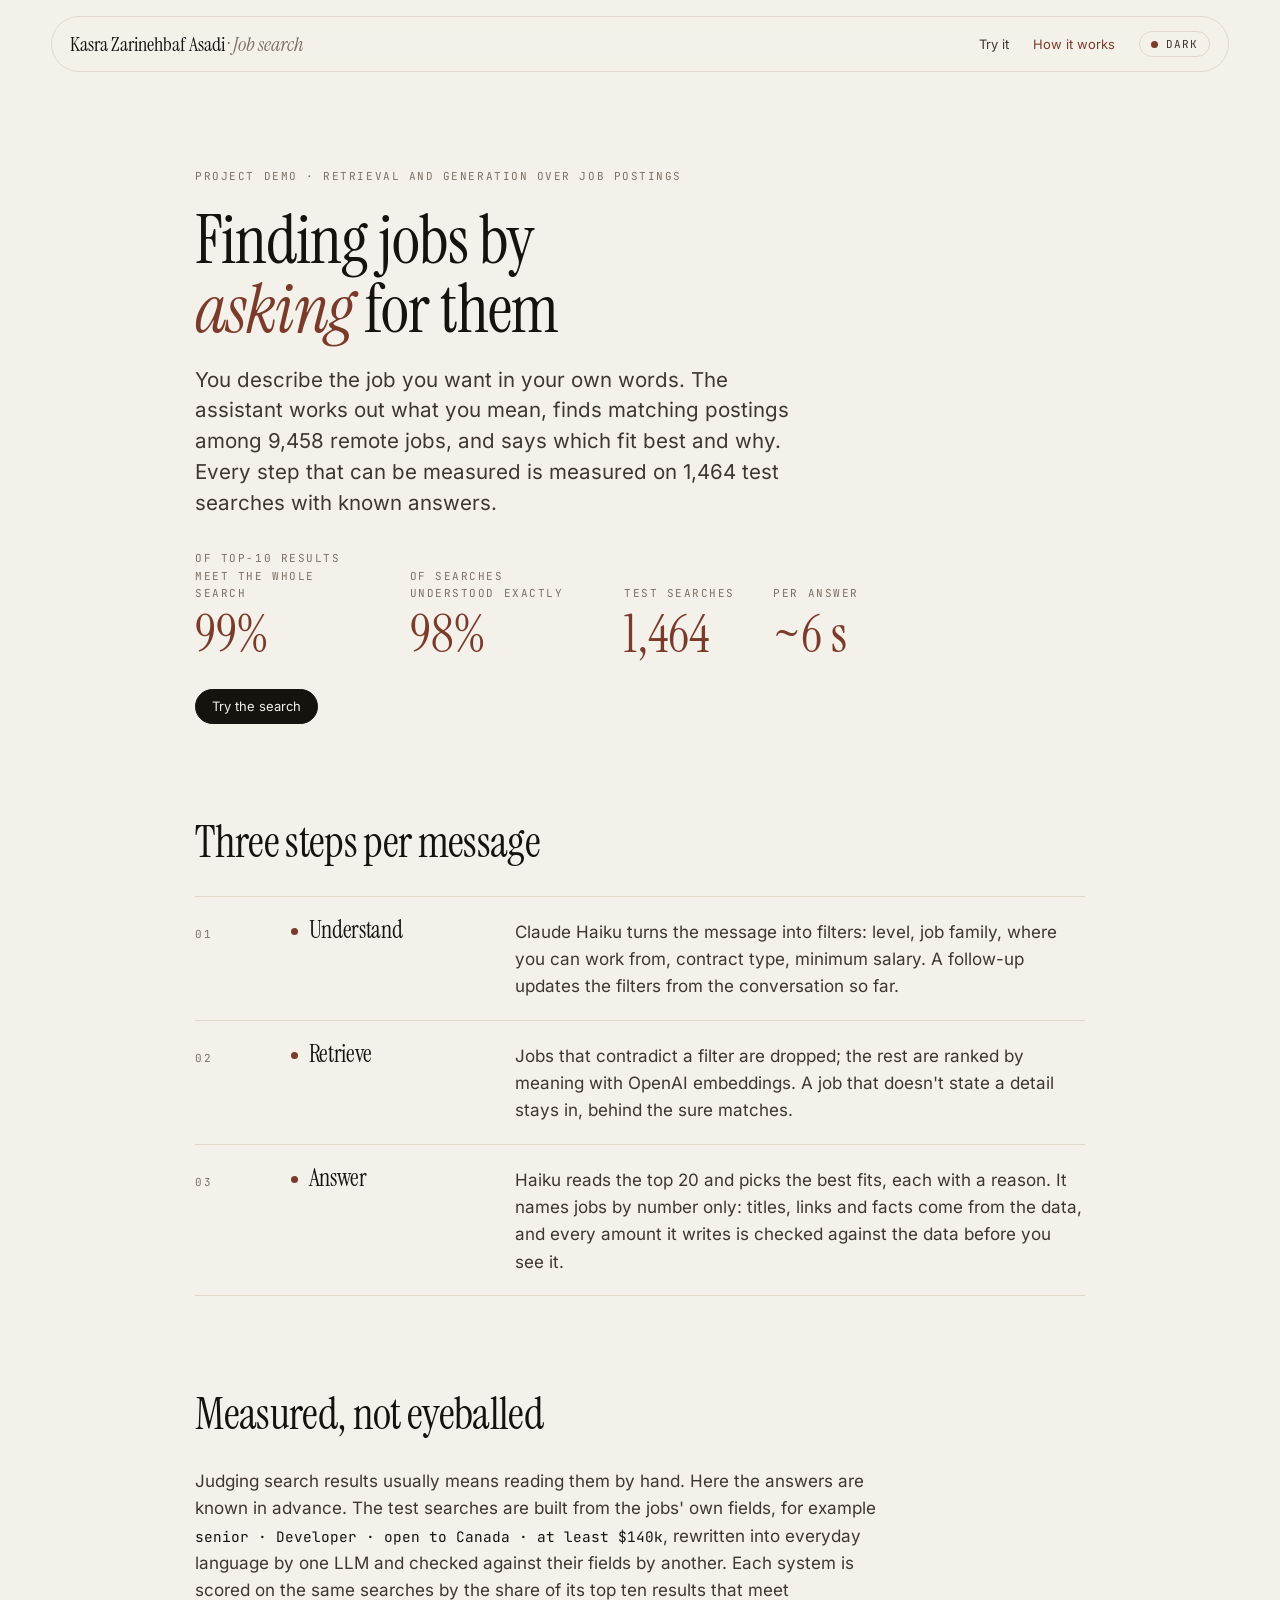
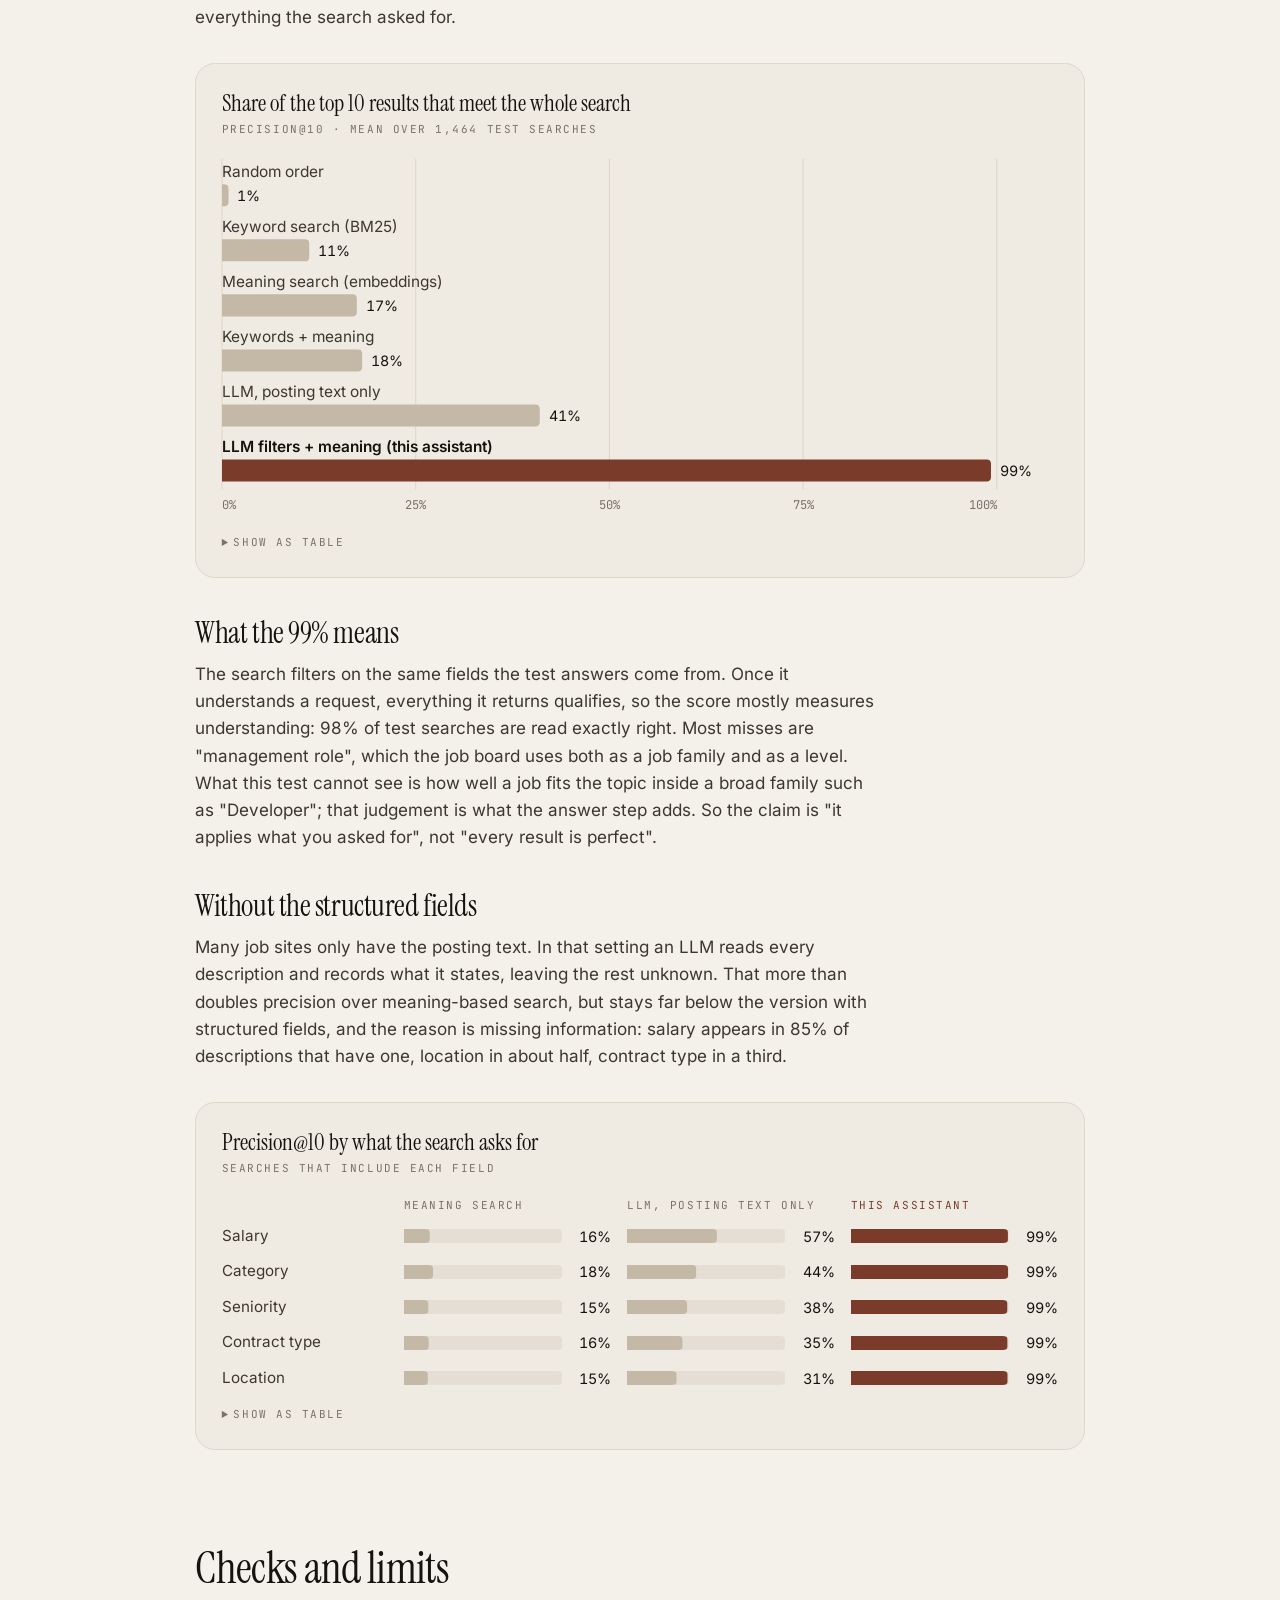
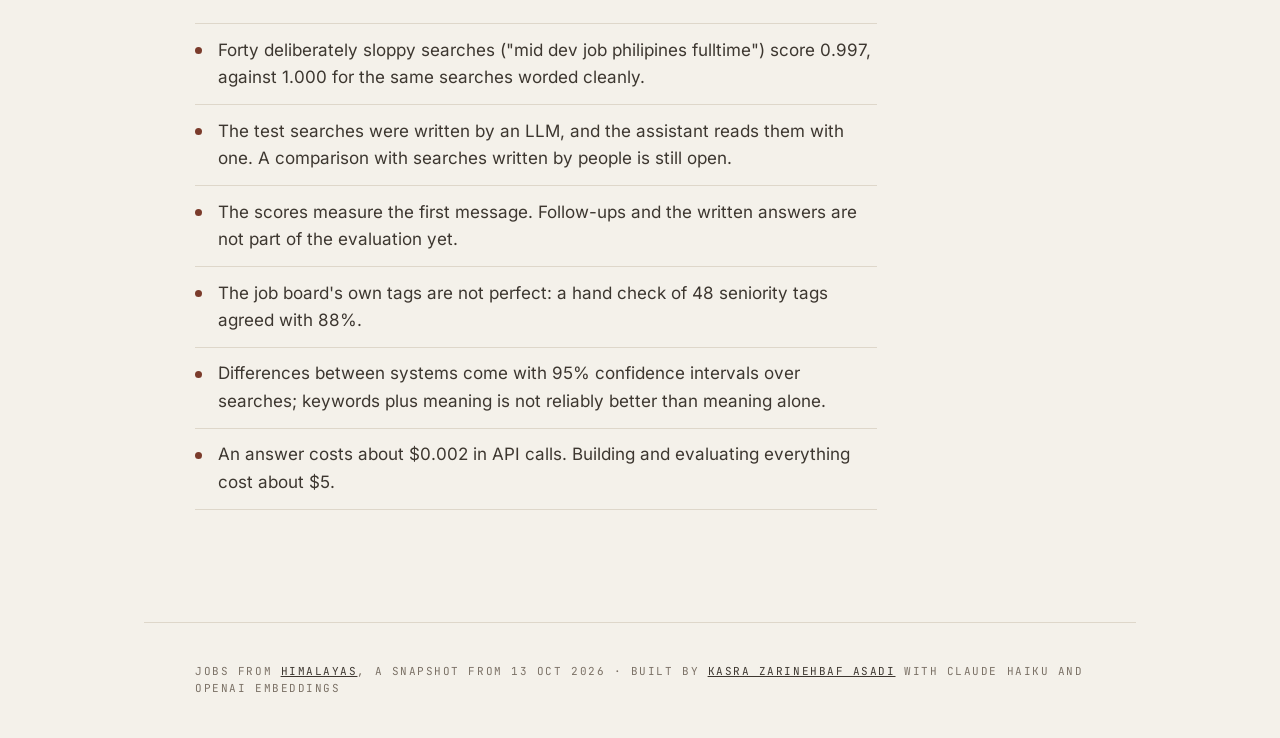
==== web/how.html @ 2af8c542 "Restyle the demo as a chat in the website's design The page looked like a separate product and read " ====
<!doctype html>
<html lang="en">
<head>
  <meta charset="utf-8">
  <meta name="viewport" content="width=device-width, initial-scale=1">
  <title>How the job search works · Kasra Zarinehbaf Asadi</title>
  <meta name="description" content="How the job search assistant understands a request, retrieves jobs and answers, and how 1,464 test searches measure it.">
  <meta name="robots" content="noindex, nofollow">
  <link rel="preload" href="fonts/inter-latin-wght-normal.woff2" as="font" type="font/woff2" crossorigin>
  <link rel="preload" href="fonts/instrument-serif-latin-400-normal.woff2" as="font" type="font/woff2" crossorigin>
  <link rel="stylesheet" href="site.css">
  <link rel="stylesheet" href="how.css">
  <script src="theme.js"></script>
  <script src="how.js" defer></script>
</head>
<body>
  <header class="topbar">
    <nav class="topbar__pill" aria-label="Main">
      <a class="topbar__mark" href="https://kasra.page">Kasra Zarinehbaf Asadi <em>· Job search</em></a>
      <span class="topbar__links">
        <a href="./">Try it</a>
        <a href="how.html" aria-current="page">How it works</a>
        <button class="theme" type="button" data-theme-toggle aria-label="Switch colour theme">
          <span class="theme__dot" aria-hidden="true"></span>
          <span class="theme__label">dark</span>
        </button>
      </span>
    </nav>
  </header>

  <main class="wrap">
    <section class="hero">
      <p class="label">Project demo · Retrieval and generation over job postings</p>
      <h1>Finding jobs by <em>asking</em> for them</h1>
      <p class="lead">You describe the job you want in your own words. The assistant works out what you mean, finds
        matching postings among 9,458 remote jobs, and says which fit best and why. Every step that can be
        measured is measured on 1,464 test searches with known answers.</p>
      <dl class="metrics">
        <div class="metric"><dd class="metric__value" id="m-precision">99%</dd><dt class="label">of top-10 results meet the whole search</dt></div>
        <div class="metric"><dd class="metric__value">98%</dd><dt class="label">of searches understood exactly</dt></div>
        <div class="metric"><dd class="metric__value" id="m-queries">1,464</dd><dt class="label">test searches</dt></div>
        <div class="metric"><dd class="metric__value">~6 s</dd><dt class="label">per answer</dt></div>
      </dl>
      <p><a class="pill pill--solid" href="./">Try the search</a></p>
    </section>

    <section class="section">
      <h2>Three steps per message</h2>
      <ol class="steps">
        <li class="step">
          <span class="label step__n">01</span>
          <h3 class="step__title">Understand</h3>
          <p class="step__text">Claude Haiku turns the message into filters: level, job family, where you can
            work from, contract type, minimum salary. A follow-up updates the filters from the conversation so far.</p>
        </li>
        <li class="step">
          <span class="label step__n">02</span>
          <h3 class="step__title">Retrieve</h3>
          <p class="step__text">Jobs that contradict a filter are dropped; the rest are ranked by meaning with OpenAI
            embeddings. A job that doesn't state a detail stays in, behind the sure matches.</p>
        </li>
        <li class="step">
          <span class="label step__n">03</span>
          <h3 class="step__title">Answer</h3>
          <p class="step__text">Haiku reads the top 20 and picks the best fits, each with a reason. It names jobs by
            number only: titles, links and facts come from the data, and every amount it writes is checked against
            the data before you see it.</p>
        </li>
      </ol>
    </section>

    <section class="section">
      <h2>Measured, not eyeballed</h2>
      <p class="prose">Judging search results usually means reading them by hand. Here the answers are known in advance.
        The test searches are built from the jobs' own fields, for example <em>senior · Developer · open to Canada ·
        at least $140k</em>, rewritten into everyday language by one LLM and checked against their fields by another.
        Each system is scored on the same searches by the share of its top ten results that meet everything the
        search asked for.</p>

      <figure class="figure">
        <figcaption>
          <span class="figure__title">Share of the top 10 results that meet the whole search</span>
          <span class="label">Precision@10 · mean over 1,464 test searches</span>
        </figcaption>
        <div id="chart-systems" class="chart"></div>
        <details class="table-view">
          <summary class="label">Show as table</summary>
          <table id="table-systems"></table>
        </details>
      </figure>

      <h3 class="subhead">What the 99% means</h3>
      <p class="prose">The search filters on the same fields the test answers come from. Once it understands a
        request, everything it returns qualifies, so the score mostly measures understanding: 98% of test searches
        are read exactly right. Most misses are "management role", which the job board uses both as a job family and
        as a level. What this test cannot see is how well a job fits the topic inside a broad family such as
        "Developer"; that judgement is what the answer step adds. So the claim is "it applies what you asked for",
        not "every result is perfect".</p>

      <h3 class="subhead">Without the structured fields</h3>
      <p class="prose">Many job sites only have the posting text. In that setting an LLM reads every description and
        records what it states, leaving the rest unknown. That more than doubles precision over meaning-based search,
        but stays far below the version with structured fields, and the reason is missing information: salary appears
        in 85% of descriptions that have one, location in about half, contract type in a third.</p>

      <figure class="figure">
        <figcaption>
          <span class="figure__title">Precision@10 by what the search asks for</span>
          <span class="label">Searches that include each field</span>
        </figcaption>
        <div id="chart-fields" class="multiples"></div>
        <details class="table-view">
          <summary class="label">Show as table</summary>
          <table id="table-fields"></table>
        </details>
      </figure>
    </section>

    <section class="section">
      <h2>Checks and limits</h2>
      <ul class="limits">
        <li>Forty deliberately sloppy searches ("mid dev job philipines fulltime") score 0.997, against 1.000 for the
          same searches worded cleanly.</li>
        <li>The test searches were written by an LLM, and the assistant reads them with one. A comparison with
          searches written by people is still open.</li>
        <li>The scores measure the first message. Follow-ups and the written answers are not part of the evaluation
          yet.</li>
        <li>The job board's own tags are not perfect: a hand check of 48 seniority tags agreed with 88%.</li>
        <li>Differences between systems come with 95% confidence intervals over searches; keywords plus meaning is
          not reliably better than meaning alone.</li>
        <li>An answer costs about $0.002 in API calls. Building and evaluating everything cost about $5.</li>
      </ul>
    </section>
  </main>

  <footer class="foot wrap">
    <p class="label">Jobs from <a href="https://himalayas.app">Himalayas</a>, a snapshot from 13 Oct 2026 · built by
      <a href="https://kasra.page">Kasra Zarinehbaf Asadi</a> with Claude Haiku and OpenAI embeddings</p>
  </footer>
  <div id="tooltip" class="tooltip" role="tooltip" hidden></div>
</body>
</html>
---- web/site.css ----
/* Shared with kasra.page: the same tokens, type and top bar as the website
   (github.com/Kasra-Z-A/website, src/styles/global.css and Base.astro), so the
   demo reads as part of the site. Keep the two in step. */

@font-face {
	font-family: "Inter Variable";
	font-style: normal;
	font-display: swap;
	font-weight: 100 900;
	src: url("fonts/inter-latin-wght-normal.woff2") format("woff2-variations");
}

@font-face {
	font-family: "JetBrains Mono Variable";
	font-style: normal;
	font-display: swap;
	font-weight: 100 800;
	src: url("fonts/jetbrains-mono-latin-wght-normal.woff2") format("woff2-variations");
}

@font-face {
	font-family: "Instrument Serif";
	font-style: normal;
	font-display: swap;
	font-weight: 400;
	src: url("fonts/instrument-serif-latin-400-normal.woff2") format("woff2");
}

@font-face {
	font-family: "Instrument Serif";
	font-style: italic;
	font-display: swap;
	font-weight: 400;
	src: url("fonts/instrument-serif-latin-400-italic.woff2") format("woff2");
}

:root {
	--paper: #f4f1ea;
	--paper-raised: #efebe2;
	--ink: #16130f;
	--ink-soft: #3d3730;
	--muted: #7b7166;
	--line: #ded7ca;
	--rust: #7a3b2b;
	--rust-deep: #5b2a1e;
	--rust-tint: #e9dbd2;
	--good: #3f6b2a;

	--measure: 62ch;
	--page: 1240px;
	--gutter: clamp(1.25rem, 4vw, 3.5rem);

	--step-label: 0.6875rem;
	--step-small: 0.8125rem;
	--step-body: 1.0625rem;
	--step-lead: clamp(1.125rem, 1.6vw, 1.375rem);
	--step-h2: clamp(1.75rem, 3.4vw, 2.75rem);
	--step-h1: clamp(2.5rem, 6vw, 4.25rem);
	--step-metric: clamp(2rem, 4.5vw, 3.25rem);

	--ease: cubic-bezier(0.4, 0, 0.2, 1);
	color-scheme: light;
}

:root[data-theme="dark"] {
	--paper: #121419;
	--paper-raised: #191c23;
	--ink: #eceae6;
	--ink-soft: #c6c1b9;
	--muted: #8d8881;
	--line: #2a2e37;
	--rust: #cd8264;
	--rust-deep: #8d4c35;
	--rust-tint: #2b2019;
	--good: #8fbf73;
	color-scheme: dark;
}

*,
*::before,
*::after {
	box-sizing: border-box;
}

[hidden] {
	display: none !important;
}

html {
	-webkit-text-size-adjust: 100%;
}

body {
	margin: 0;
	background: var(--paper);
	color: var(--ink);
	font-family: "Inter Variable", system-ui, sans-serif;
	font-size: var(--step-body);
	line-height: 1.6;
	font-synthesis-weight: none;
	text-rendering: optimizeLegibility;
}

h1,
h2,
h3,
h4 {
	font-family: "Instrument Serif", Georgia, serif;
	font-weight: 400;
	line-height: 1.02;
	letter-spacing: -0.015em;
	margin: 0;
}

p {
	margin: 0;
}

a {
	color: inherit;
}

::selection {
	background: var(--rust);
	color: var(--paper);
}

:focus-visible {
	outline: 2px solid var(--rust);
	outline-offset: 3px;
	border-radius: 2px;
}

.label {
	font-family: "JetBrains Mono Variable", ui-monospace, monospace;
	font-size: var(--step-label);
	letter-spacing: 0.14em;
	text-transform: uppercase;
	color: var(--muted);
}

.pill {
	display: inline-flex;
	align-items: center;
	gap: 0.5rem;
	padding: 0.5rem 1rem;
	border-radius: 999px;
	border: 1px solid var(--line);
	background: transparent;
	color: var(--ink);
	font: inherit;
	font-size: var(--step-small);
	line-height: 1.3;
	text-decoration: none;
	cursor: pointer;
	transition: background 0.25s var(--ease), color 0.25s var(--ease), border-color 0.25s var(--ease);
}

.pill--solid {
	background: var(--ink);
	border-color: var(--ink);
	color: var(--paper);
}

.pill--solid:hover {
	background: var(--rust);
	border-color: var(--rust);
}

.pill--ghost:hover {
	border-color: var(--ink);
	background: var(--paper-raised);
}

.tag {
	display: inline-flex;
	align-items: center;
	gap: 0.3rem;
	font-family: "JetBrains Mono Variable", ui-monospace, monospace;
	font-size: var(--step-label);
	letter-spacing: 0.06em;
	padding: 0.3rem 0.6rem;
	border-radius: 999px;
	background: var(--paper-raised);
	color: var(--ink-soft);
	border: 1px solid var(--line);
	line-height: 1.2;
}

/* --- top bar, as on kasra.page ------------------------------------------ */

.topbar {
	position: sticky;
	top: 0;
	z-index: 10;
	padding: 1rem var(--gutter);
	pointer-events: none;
}

.topbar__pill {
	pointer-events: auto;
	max-width: var(--page);
	margin-inline: auto;
	display: flex;
	align-items: center;
	justify-content: space-between;
	gap: 1rem;
	padding: 0.7rem 1.1rem;
	border-radius: 999px;
	border: 1px solid var(--line);
	background: color-mix(in srgb, var(--paper) 82%, transparent);
	backdrop-filter: blur(12px);
}

.topbar__mark {
	font-family: "Instrument Serif", Georgia, serif;
	font-size: 1.25rem;
	text-decoration: none;
	white-space: nowrap;
}

.topbar__mark em {
	color: var(--muted);
}

.topbar__links {
	display: flex;
	align-items: center;
	gap: 1.5rem;
	font-size: var(--step-small);
}

.topbar__links a,
.topbar__links .link-button {
	text-decoration: none;
	color: var(--ink-soft);
	background: none;
	border: 0;
	padding: 0;
	font: inherit;
	cursor: pointer;
	transition: color 0.25s var(--ease);
}

.topbar__links a:hover,
.topbar__links .link-button:hover,
.topbar__links a[aria-current="page"] {
	color: var(--rust);
}

.theme {
	display: inline-flex;
	align-items: center;
	gap: 0.45rem;
	padding: 0.3rem 0.7rem;
	border: 1px solid var(--line);
	border-radius: 999px;
	background: transparent;
	color: var(--ink-soft);
	font-family: "JetBrains Mono Variable", ui-monospace, monospace;
	font-size: var(--step-label);
	letter-spacing: 0.1em;
	text-transform: uppercase;
	cursor: pointer;
	transition: border-color 0.25s var(--ease), color 0.25s var(--ease);
}

.theme:hover {
	border-color: var(--rust);
	color: var(--ink);
}

.theme__dot {
	width: 7px;
	height: 7px;
	border-radius: 50%;
	background: var(--rust);
}

@media (max-width: 640px) {
	.topbar__pill {
		gap: 0.6rem;
		padding: 0.55rem 0.85rem;
	}

	.topbar__mark {
		font-size: 1.05rem;
	}

	.topbar__links {
		gap: 0.9rem;
		font-size: 0.75rem;
	}

	.theme {
		padding: 0.25rem 0.55rem;
		letter-spacing: 0.06em;
	}

	.topbar__mark em {
		display: none;
	}
}

.visually-hidden {
	position: absolute;
	width: 1px;
	height: 1px;
	overflow: hidden;
	clip: rect(0 0 0 0);
	white-space: nowrap;
}
---- web/how.css ----
/* "How it works": the website's page rhythm, metrics and timeline steps. */

:root {
	--bar-other: #c4b8a6;
}

:root[data-theme="dark"] {
	--bar-other: #3b404b;
}

.wrap {
	width: 100%;
	max-width: 62rem;
	margin-inline: auto;
	padding-inline: var(--gutter);
}

.hero {
	padding-top: clamp(2.5rem, 7vw, 5rem);
	display: flex;
	flex-direction: column;
	gap: 1.25rem;
	align-items: flex-start;
}

.hero h1 {
	font-size: var(--step-h1);
	max-width: 14ch;
}

.hero h1 em {
	color: var(--rust);
}

.lead {
	max-width: 46ch;
	font-size: var(--step-lead);
	color: var(--ink-soft);
	line-height: 1.5;
}

.metrics {
	display: flex;
	flex-wrap: wrap;
	gap: clamp(1.25rem, 3vw, 2.5rem);
	margin: 0.75rem 0 0.5rem;
}

.metric {
	display: flex;
	flex-direction: column-reverse;
	gap: 0.35rem;
	max-width: 11rem;
}

.metric__value {
	margin: 0;
	font-family: "Instrument Serif", Georgia, serif;
	font-size: var(--step-metric);
	line-height: 1;
	color: var(--rust);
}

.section {
	padding-top: clamp(3.5rem, 9vw, 6rem);
}

.section h2 {
	font-size: var(--step-h2);
	max-width: 24ch;
	margin-bottom: clamp(1.25rem, 3vw, 2rem);
}

.subhead {
	font-size: clamp(1.4rem, 2.4vw, 1.85rem);
	margin: 2.5rem 0 0.8rem;
}

.prose {
	max-width: var(--measure);
	color: var(--ink-soft);
}

.prose em {
	font-style: normal;
	font-family: "JetBrains Mono Variable", ui-monospace, monospace;
	font-size: 0.85em;
	color: var(--ink);
}

/* Steps: one row each, number, name and text, with the rust dot on the spine. */
.steps {
	list-style: none;
	margin: 0;
	padding: 0;
}

.step {
	display: grid;
	grid-template-columns: 4rem minmax(0, 12rem) minmax(0, 1fr);
	gap: clamp(1rem, 2.5vw, 2.25rem);
	align-items: baseline;
	border-top: 1px solid var(--line);
	padding-block: clamp(0.9rem, 1.6vw, 1.2rem);
}

.step:last-child {
	border-bottom: 1px solid var(--line);
}

.step__title {
	position: relative;
	font-size: 1.5rem;
	line-height: 1.2;
	padding-left: 1.1rem;
}

.step__title::before {
	content: "";
	position: absolute;
	left: 0;
	top: 0.5em;
	width: 7px;
	height: 7px;
	border-radius: 50%;
	background: var(--rust);
}

.step__text {
	color: var(--ink-soft);
	max-width: 52ch;
}

@media (max-width: 720px) {
	.step {
		grid-template-columns: 1fr;
		gap: 0.3rem;
	}
}

/* --- figures ------------------------------------------------------------- */

.figure {
	margin: 2rem 0 0;
	padding: clamp(1.1rem, 2.5vw, 1.6rem);
	border: 1px solid var(--line);
	border-radius: 1.25rem;
	background: var(--paper-raised);
}

.figure figcaption {
	display: flex;
	flex-direction: column;
	gap: 0.3rem;
	margin-bottom: 1.25rem;
}

.figure__title {
	font-family: "Instrument Serif", Georgia, serif;
	font-size: 1.45rem;
	line-height: 1.15;
}

.chart svg {
	display: block;
	width: 100%;
	height: auto;
	overflow: visible;
}

.chart text {
	font-family: "Inter Variable", system-ui, sans-serif;
}

.chart .cat {
	fill: var(--ink-soft);
	font-size: 14px;
}

.chart .cat--demo {
	fill: var(--ink);
	font-weight: 600;
}

.chart .value {
	fill: var(--ink);
	font-size: 13px;
	font-variant-numeric: tabular-nums;
}

.chart .tick {
	fill: var(--muted);
	font-family: "JetBrains Mono Variable", ui-monospace, monospace;
	font-size: 11px;
	font-variant-numeric: tabular-nums;
}

.chart .grid {
	stroke: var(--line);
	stroke-width: 1;
}

.bar {
	fill: var(--bar-other);
	transition: opacity 0.2s var(--ease);
}

.bar--demo {
	fill: var(--rust);
}

.bar:hover,
.bar:focus {
	opacity: 0.8;
	outline: none;
}

/* Small multiples: one row per field, one column per system, each with its
   own bar on a shared 0–100% scale. Columns carry identity, not colour. */
.multiples {
	display: grid;
	grid-template-columns: minmax(6.5rem, 0.8fr) repeat(3, minmax(0, 1fr));
	gap: 0.7rem 1rem;
	align-items: center;
}

.multiples .head {
	align-self: end;
	line-height: 1.35;
}

.multiples .head--demo {
	color: var(--rust);
}

.multiples .field {
	font-size: 0.95rem;
	color: var(--ink-soft);
}

.cell {
	display: flex;
	align-items: center;
	gap: 0.5rem;
}

.cell svg {
	flex: 1;
	height: 14px;
	min-width: 2rem;
}

.cell .num {
	width: 2.6rem;
	text-align: right;
	font-size: 0.9rem;
	font-variant-numeric: tabular-nums;
}

@media (max-width: 560px) {
	.multiples {
		grid-template-columns: 5.5rem repeat(3, minmax(0, 1fr));
		gap: 0.6rem 0.5rem;
	}

	.cell svg {
		display: none;
	}
}

.table-view {
	margin-top: 1rem;
}

.table-view summary {
	cursor: pointer;
	width: fit-content;
}

.table-view table {
	margin-top: 0.8rem;
	border-collapse: collapse;
	font-size: var(--step-small);
	color: var(--ink-soft);
}

.table-view th,
.table-view td {
	padding: 0.35rem 1.25rem 0.35rem 0;
	text-align: left;
	border-bottom: 1px solid var(--line);
}

.table-view td.num {
	text-align: right;
	font-variant-numeric: tabular-nums;
}

.limits {
	max-width: var(--measure);
	margin: 0;
	padding: 0;
	list-style: none;
	color: var(--ink-soft);
}

.limits li {
	position: relative;
	padding: 0.8rem 0 0.8rem 1.4rem;
	border-top: 1px solid var(--line);
}

.limits li:last-child {
	border-bottom: 1px solid var(--line);
}

.limits li::before {
	content: "";
	position: absolute;
	left: 0;
	top: 1.45rem;
	width: 7px;
	height: 7px;
	border-radius: 50%;
	background: var(--rust);
}

.foot {
	margin-top: clamp(4rem, 10vw, 7rem);
	padding-block: 2.5rem;
	border-top: 1px solid var(--line);
}

.foot a {
	color: var(--ink-soft);
}

.tooltip {
	position: fixed;
	z-index: 20;
	pointer-events: none;
	padding: 0.45rem 0.7rem;
	border-radius: 0.6rem;
	border: 1px solid var(--line);
	background: var(--paper);
	box-shadow: 0 6px 20px rgba(0, 0, 0, 0.12);
	font-size: var(--step-small);
	color: var(--ink-soft);
}

.tooltip strong {
	display: block;
	color: var(--ink);
	font-size: 1rem;
	font-variant-numeric: tabular-nums;
}
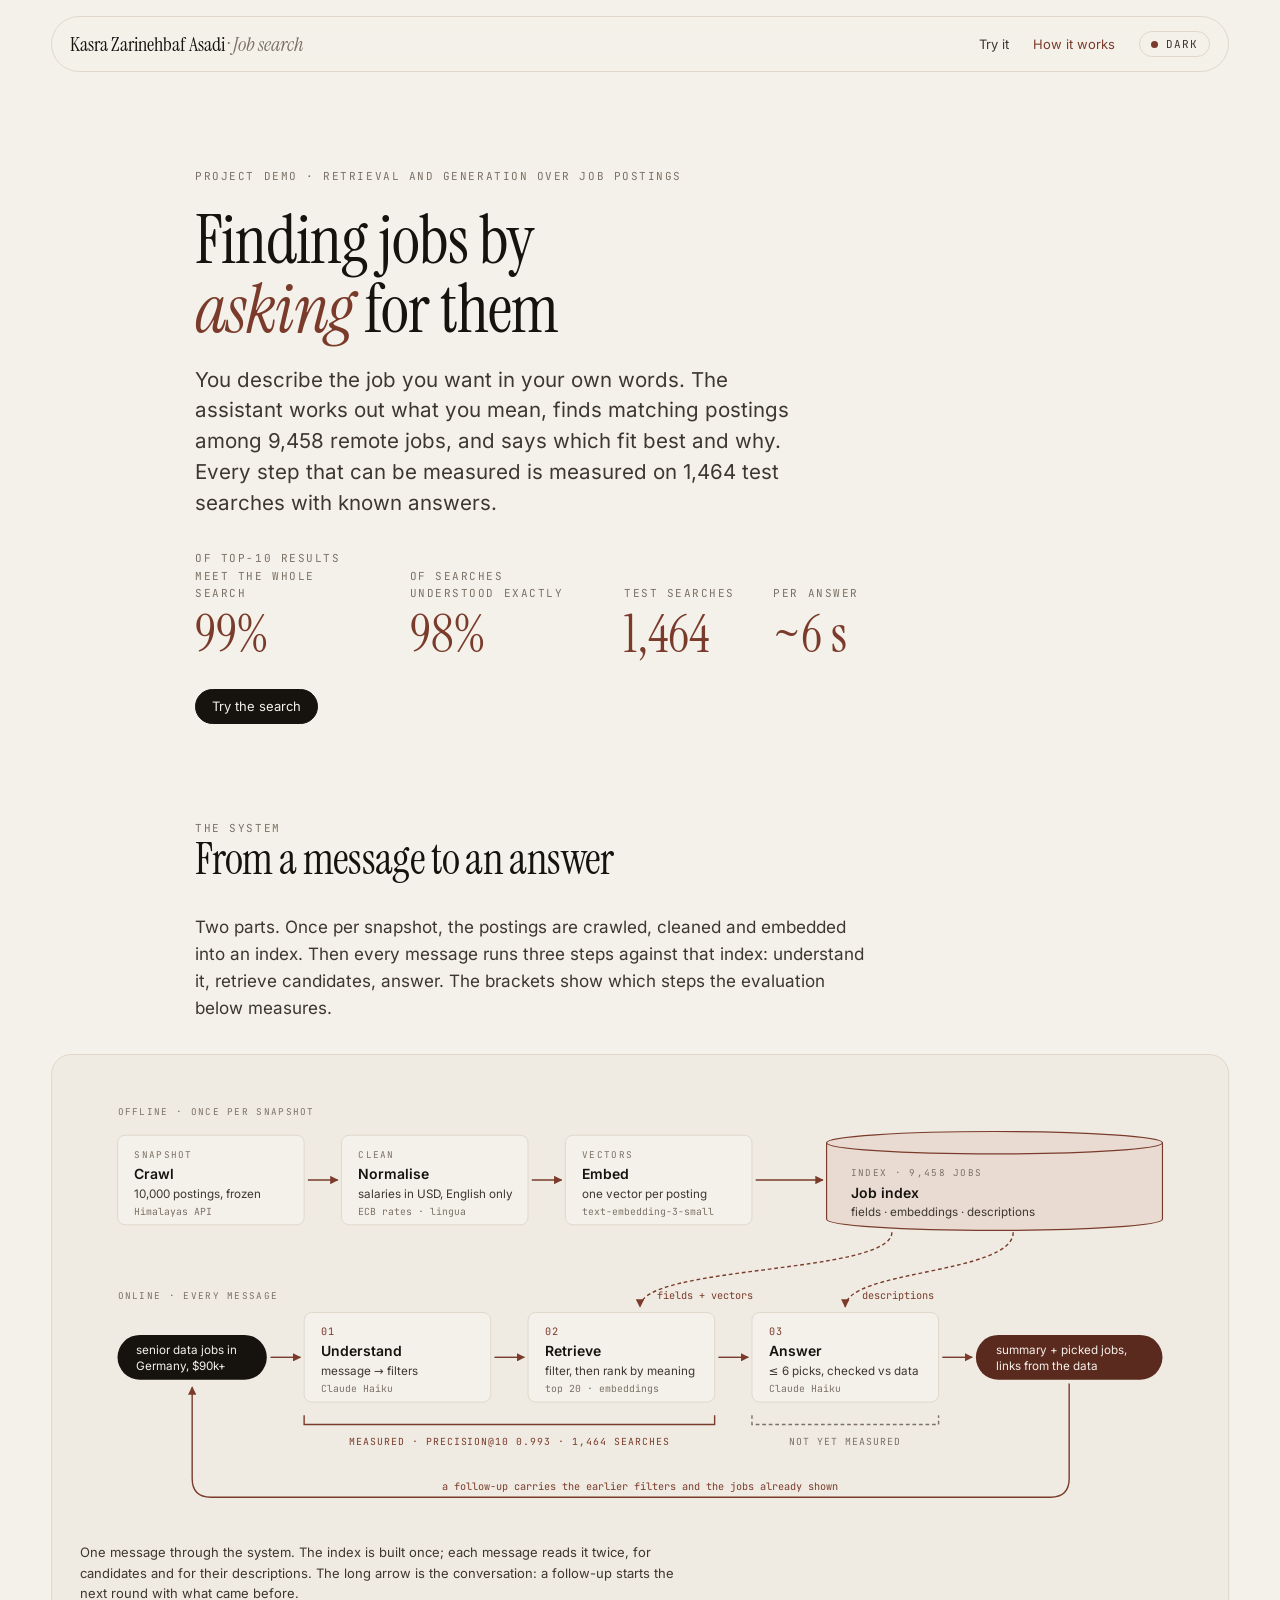
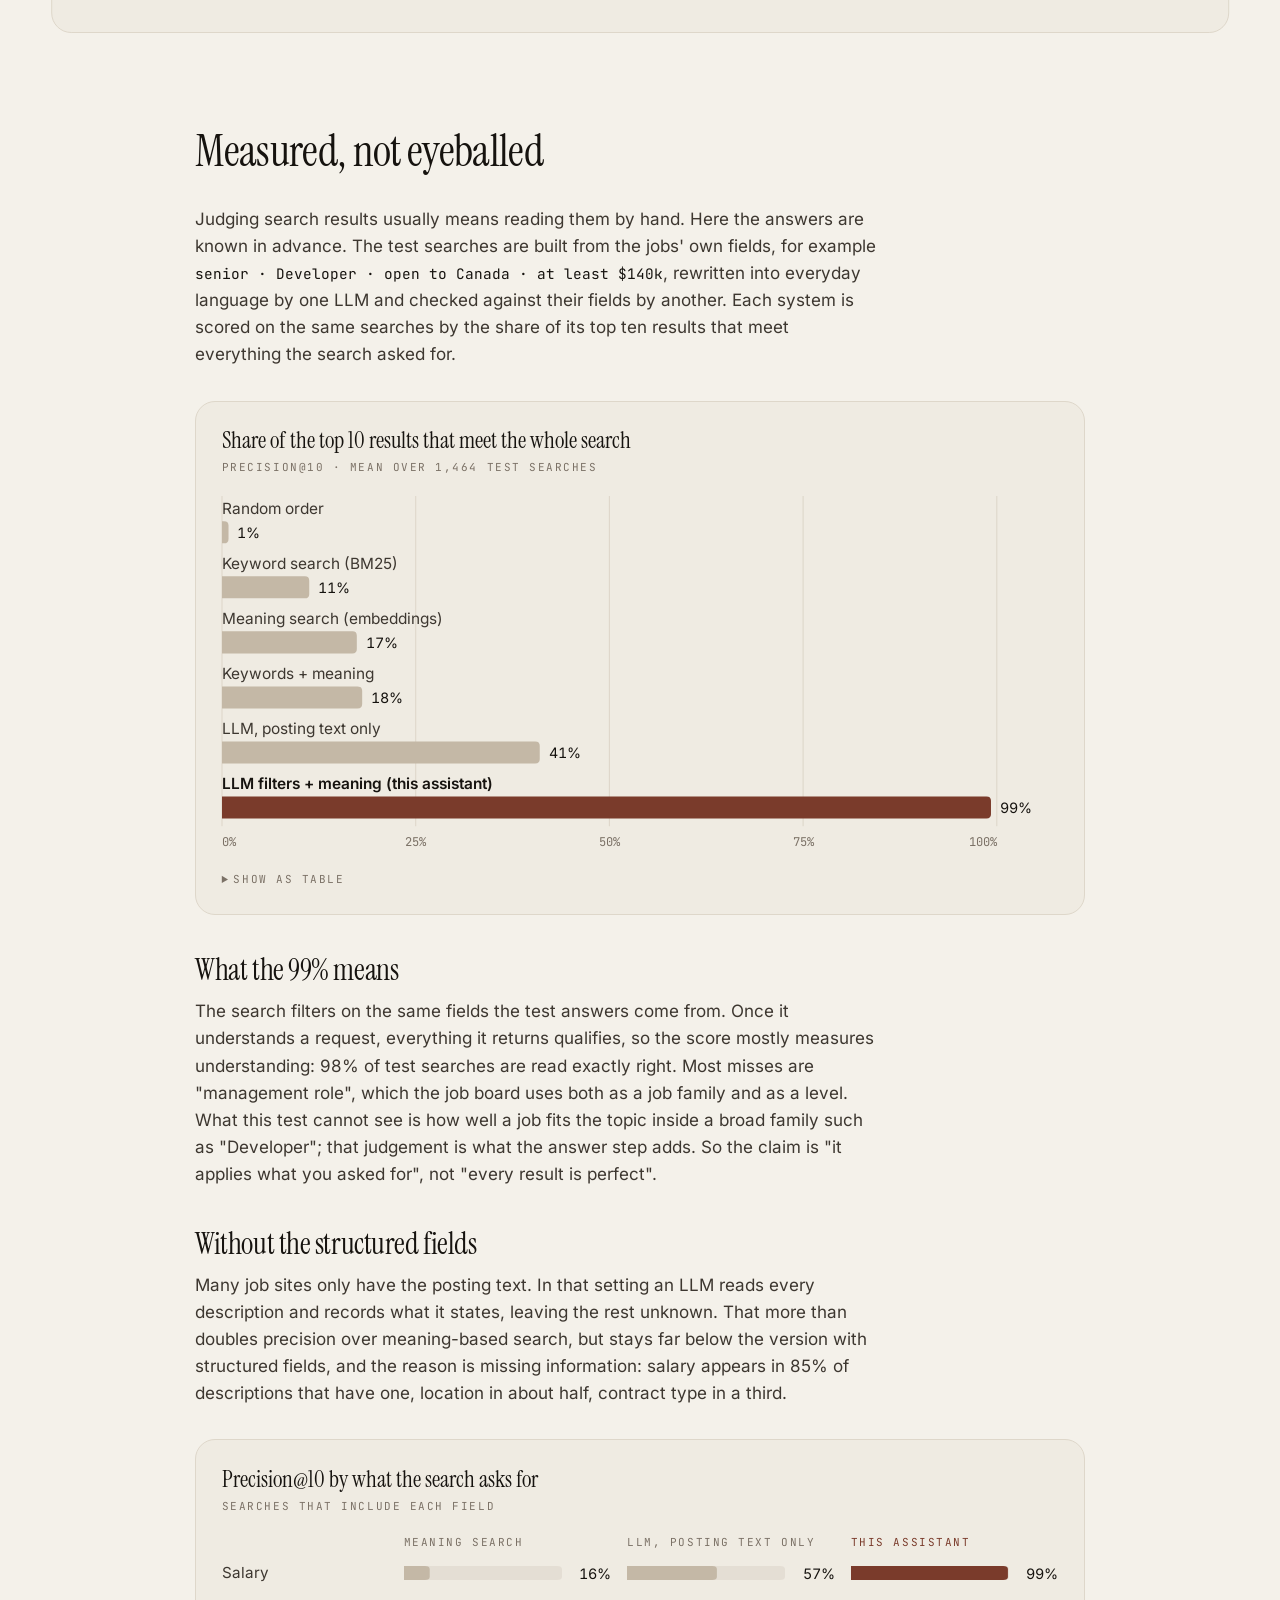
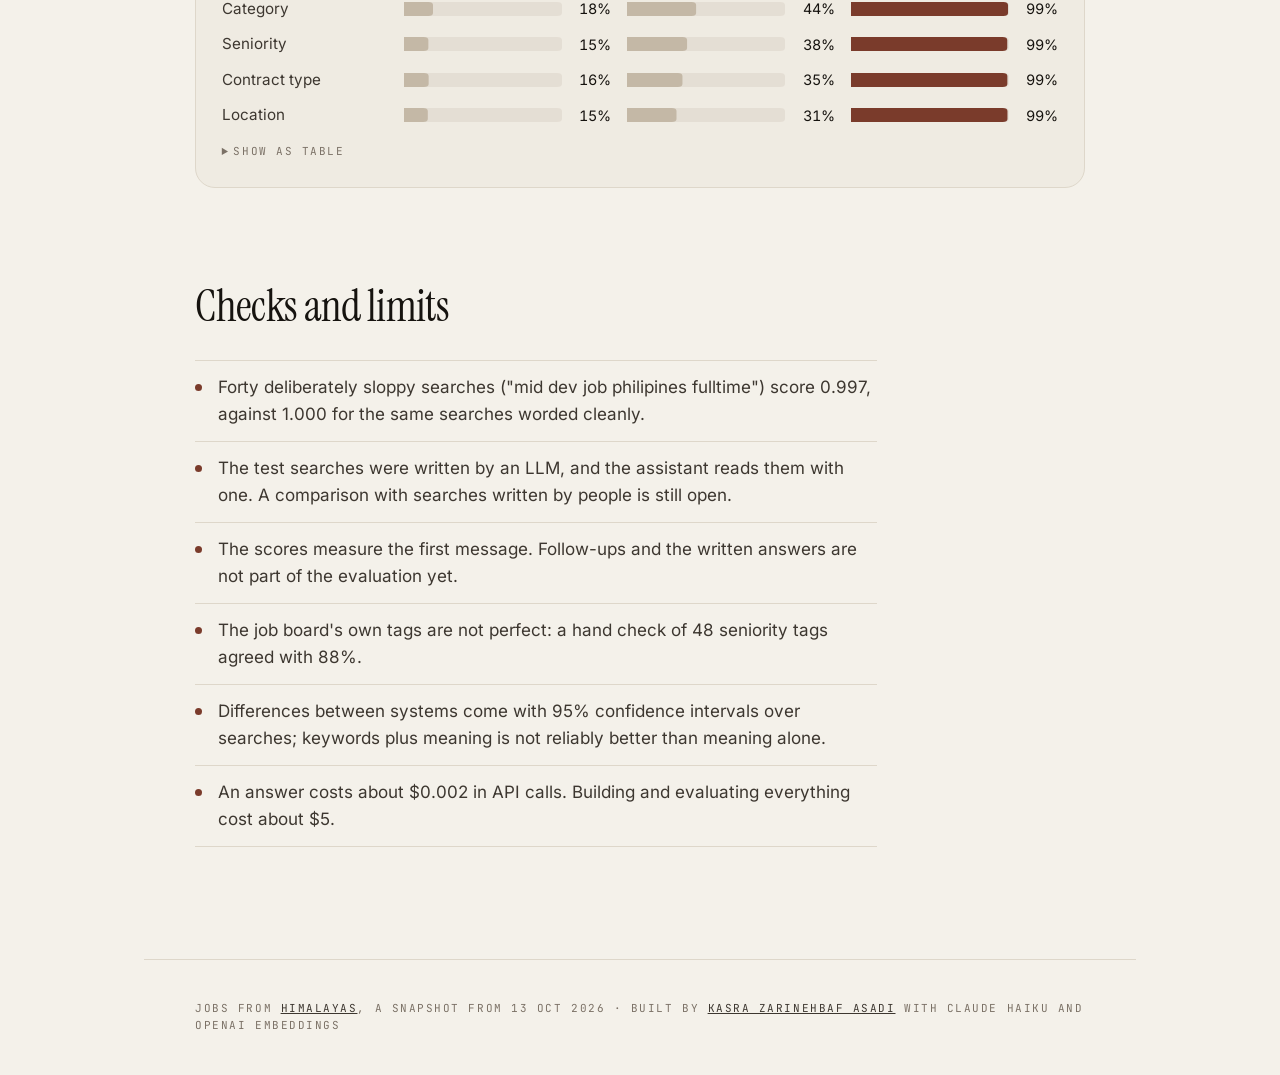
==== commit 3f642c9d: "Draw the system as a diagram on How it works The three-step list left out half of the system: the of" ====
--- a/web/how.html
+++ b/web/how.html
@@ -44,29 +44,136 @@
       <p><a class="pill pill--solid" href="./">Try the search</a></p>
     </section>
 
-    <section class="section">
-      <h2>Three steps per message</h2>
-      <ol class="steps">
-        <li class="step">
-          <span class="label step__n">01</span>
-          <h3 class="step__title">Understand</h3>
-          <p class="step__text">Claude Haiku turns the message into filters: level, job family, where you can
-            work from, contract type, minimum salary. A follow-up updates the filters from the conversation so far.</p>
-        </li>
-        <li class="step">
-          <span class="label step__n">02</span>
-          <h3 class="step__title">Retrieve</h3>
-          <p class="step__text">Jobs that contradict a filter are dropped; the rest are ranked by meaning with OpenAI
-            embeddings. A job that doesn't state a detail stays in, behind the sure matches.</p>
-        </li>
-        <li class="step">
-          <span class="label step__n">03</span>
-          <h3 class="step__title">Answer</h3>
-          <p class="step__text">Haiku reads the top 20 and picks the best fits, each with a reason. It names jobs by
-            number only: titles, links and facts come from the data, and every amount it writes is checked against
-            the data before you see it.</p>
-        </li>
-      </ol>
+    <section class="section" aria-labelledby="arch-title">
+      <p class="label">The system</p>
+      <h2 id="arch-title">From a message to an answer</h2>
+      <p class="prose">Two parts. Once per snapshot, the postings are crawled, cleaned and embedded into an index.
+        Then every message runs three steps against that index: understand it, retrieve candidates, answer. The
+        brackets show which steps the evaluation below measures.</p>
+
+      <figure class="arch">
+        <svg class="arch-svg" viewBox="0 0 1200 470" aria-hidden="true" focusable="false">
+          <defs>
+            <marker id="arch-arrow" viewBox="0 0 10 10" refX="9" refY="5" markerWidth="6" markerHeight="6" orient="auto-start-reverse">
+              <path class="arch-head" d="M0 0 L10 5 L0 10 Z"/>
+            </marker>
+          </defs>
+
+          <!-- offline: once per snapshot -->
+          <text class="arch-lane" x="40" y="34">OFFLINE · ONCE PER SNAPSHOT</text>
+
+          <g>
+            <rect class="arch-card" x="40" y="56" width="200" height="96" rx="8"/>
+            <text class="arch-kicker" x="58" y="80">SNAPSHOT</text>
+            <text class="arch-title" x="58" y="103">Crawl</text>
+            <text class="arch-detail" x="58" y="123">10,000 postings, frozen</text>
+            <text class="arch-tool" x="58" y="141">Himalayas API</text>
+          </g>
+          <g>
+            <rect class="arch-card" x="280" y="56" width="200" height="96" rx="8"/>
+            <text class="arch-kicker" x="298" y="80">CLEAN</text>
+            <text class="arch-title" x="298" y="103">Normalise</text>
+            <text class="arch-detail" x="298" y="123">salaries in USD, English only</text>
+            <text class="arch-tool" x="298" y="141">ECB rates · lingua</text>
+          </g>
+          <g>
+            <rect class="arch-card" x="520" y="56" width="200" height="96" rx="8"/>
+            <text class="arch-kicker" x="538" y="80">VECTORS</text>
+            <text class="arch-title" x="538" y="103">Embed</text>
+            <text class="arch-detail" x="538" y="123">one vector per posting</text>
+            <text class="arch-tool" x="538" y="141">text-embedding-3-small</text>
+          </g>
+
+          <line class="arch-track" x1="244" y1="104" x2="276" y2="104" marker-end="url(#arch-arrow)"/>
+          <line class="arch-track" x1="484" y1="104" x2="516" y2="104" marker-end="url(#arch-arrow)"/>
+          <line class="arch-track" x1="724" y1="104" x2="796" y2="104" marker-end="url(#arch-arrow)"/>
+
+          <!-- the index, drawn as a store -->
+          <g>
+            <path class="arch-store" d="M800 64 V146 A180 12 0 0 0 1160 146 V64"/>
+            <ellipse class="arch-store" cx="980" cy="64" rx="180" ry="12"/>
+            <text class="arch-kicker" x="826" y="100">INDEX · 9,458 JOBS</text>
+            <text class="arch-title" x="826" y="123">Job index</text>
+            <text class="arch-detail" x="826" y="143">fields · embeddings · descriptions</text>
+          </g>
+
+          <!-- the index feeds retrieval and the answer -->
+          <path class="arch-track arch-track--feed" d="M870 160 C870 205 600 195 600 240" marker-end="url(#arch-arrow)"/>
+          <path class="arch-track arch-track--feed" d="M1000 160 C1000 205 820 200 820 240" marker-end="url(#arch-arrow)"/>
+          <text class="arch-edge" x="618" y="232">fields + vectors</text>
+          <text class="arch-edge" x="838" y="232">descriptions</text>
+
+          <!-- online: every message -->
+          <text class="arch-lane" x="40" y="232">ONLINE · EVERY MESSAGE</text>
+
+          <g>
+            <rect class="arch-bubble arch-bubble--user" x="40" y="270" width="160" height="48" rx="24"/>
+            <text class="arch-bubble-text" x="60" y="290">senior data jobs in</text>
+            <text class="arch-bubble-text" x="60" y="308">Germany, $90k+</text>
+          </g>
+          <g>
+            <rect class="arch-card" x="240" y="246" width="200" height="96" rx="8"/>
+            <text class="arch-num" x="258" y="270">01</text>
+            <text class="arch-title" x="258" y="293">Understand</text>
+            <text class="arch-detail" x="258" y="313">message → filters</text>
+            <text class="arch-tool" x="258" y="331">Claude Haiku</text>
+          </g>
+          <g>
+            <rect class="arch-card" x="480" y="246" width="200" height="96" rx="8"/>
+            <text class="arch-num" x="498" y="270">02</text>
+            <text class="arch-title" x="498" y="293">Retrieve</text>
+            <text class="arch-detail" x="498" y="313">filter, then rank by meaning</text>
+            <text class="arch-tool" x="498" y="331">top 20 · embeddings</text>
+          </g>
+          <g>
+            <rect class="arch-card" x="720" y="246" width="200" height="96" rx="8"/>
+            <text class="arch-num" x="738" y="270">03</text>
+            <text class="arch-title" x="738" y="293">Answer</text>
+            <text class="arch-detail" x="738" y="313">≤ 6 picks, checked vs data</text>
+            <text class="arch-tool" x="738" y="331">Claude Haiku</text>
+          </g>
+          <g>
+            <rect class="arch-bubble arch-bubble--reply" x="960" y="270" width="200" height="48" rx="24"/>
+            <text class="arch-bubble-text" x="982" y="290">summary + picked jobs,</text>
+            <text class="arch-bubble-text" x="982" y="308">links from the data</text>
+          </g>
+
+          <line class="arch-track" x1="204" y1="294" x2="236" y2="294" marker-end="url(#arch-arrow)"/>
+          <line class="arch-track" x1="444" y1="294" x2="476" y2="294" marker-end="url(#arch-arrow)"/>
+          <line class="arch-track" x1="684" y1="294" x2="716" y2="294" marker-end="url(#arch-arrow)"/>
+          <line class="arch-track" x1="924" y1="294" x2="956" y2="294" marker-end="url(#arch-arrow)"/>
+
+          <!-- what the evaluation covers -->
+          <path class="arch-bracket" d="M240 356 V366 H680 V356"/>
+          <text class="arch-measured" x="460" y="388" text-anchor="middle">MEASURED · PRECISION@10 0.993 · 1,464 SEARCHES</text>
+          <path class="arch-bracket arch-bracket--open" d="M720 356 V366 H920 V356"/>
+          <text class="arch-unmeasured" x="820" y="388" text-anchor="middle">NOT YET MEASURED</text>
+
+          <!-- the follow-up loop -->
+          <path class="arch-track" d="M1060 322 V424 Q1060 444 1040 444 H140 Q120 444 120 424 V326" marker-end="url(#arch-arrow)"/>
+          <text class="arch-edge" x="600" y="436" text-anchor="middle">a follow-up carries the earlier filters and the jobs already shown</text>
+        </svg>
+
+        <ol class="arch-list">
+          <li><span class="label">Offline</span><h3>Crawl, normalise, embed</h3>
+            <p>Once per snapshot: 10,000 postings from the Himalayas API, salaries converted to US dollars, non-English
+              postings dropped, each posting embedded once. The result is a job index of 9,458 jobs with their fields,
+              vectors and descriptions.</p></li>
+          <li><span class="label">01 · Understand</span><h3>Message to filters</h3>
+            <p>Claude Haiku turns the message into filters: level, job family, where you can work from, contract type,
+              minimum salary. A follow-up updates them from the conversation so far.</p></li>
+          <li><span class="label">02 · Retrieve</span><h3>Filter, then rank by meaning</h3>
+            <p>Jobs that contradict a filter are dropped; the rest are ranked by embedding similarity to the request,
+              and the top 20 go on. Steps 01 and 02 are what the evaluation measures: precision@10 0.993.</p></li>
+          <li><span class="label">03 · Answer</span><h3>Pick and explain</h3>
+            <p>Haiku reads the top 20 and picks up to six with a reason, by number only. Titles, links and facts come
+              from the data, and every amount it writes is checked against the data. Not yet evaluated.</p></li>
+        </ol>
+
+        <figcaption>One message through the system. The index is built once; each message reads it twice, for
+          candidates and for their descriptions. The long arrow is the conversation: a follow-up starts the next
+          round with what came before.</figcaption>
+      </figure>
     </section>
 
     <section class="section">
--- a/web/how.css
+++ b/web/how.css
@@ -88,53 +88,205 @@
 	color: var(--ink);
 }
 
-/* Steps: one row each, number, name and text, with the rust dot on the spine. */
-.steps {
+/* --- architecture diagram ------------------------------------------------
+   Drawn from the site's tokens, so it follows the theme toggle. The list is
+   the narrow-screen version and what screen readers get at every width. */
+
+/* Wider than the text column, like a wide image, so the drawing renders near
+   its natural size instead of shrinking its labels. */
+.arch {
+	position: relative;
+	left: 50%;
+	width: min(calc(100vw - 2 * var(--gutter)), 76rem);
+	transform: translateX(-50%);
+	margin: 2rem 0 0;
+	padding: clamp(1.1rem, 2.5vw, 1.75rem);
+	border: 1px solid var(--line);
+	border-radius: 1.25rem;
+	background: var(--paper-raised);
+}
+
+.arch-svg {
+	display: block;
+	width: 100%;
+	height: auto;
+}
+
+.arch-card {
+	fill: var(--paper);
+	stroke: var(--line);
+	stroke-width: 1;
+}
+
+.arch-store {
+	fill: var(--rust-tint);
+	stroke: var(--rust);
+	stroke-width: 1.25;
+}
+
+.arch-num {
+	fill: var(--rust);
+	font-family: "JetBrains Mono Variable", ui-monospace, monospace;
+	font-size: 11px;
+	letter-spacing: 0.08em;
+}
+
+.arch-kicker,
+.arch-lane {
+	fill: var(--muted);
+	font-family: "JetBrains Mono Variable", ui-monospace, monospace;
+	font-size: 10px;
+	letter-spacing: 0.14em;
+}
+
+.arch-title {
+	fill: var(--ink);
+	font-family: "Inter Variable", system-ui, sans-serif;
+	font-size: 15px;
+	font-weight: 600;
+}
+
+.arch-detail {
+	fill: var(--ink-soft);
+	font-family: "Inter Variable", system-ui, sans-serif;
+	font-size: 12.5px;
+}
+
+.arch-tool {
+	fill: var(--muted);
+	font-family: "JetBrains Mono Variable", ui-monospace, monospace;
+	font-size: 10.5px;
+}
+
+.arch-track {
+	fill: none;
+	stroke: var(--rust);
+	stroke-width: 1.5;
+}
+
+.arch-track--feed {
+	stroke-dasharray: 4 3;
+}
+
+.arch-head {
+	fill: var(--rust);
+}
+
+.arch-edge {
+	fill: var(--rust);
+	font-family: "JetBrains Mono Variable", ui-monospace, monospace;
+	font-size: 11px;
+}
+
+.arch-bubble--user {
+	fill: var(--ink);
+}
+
+.arch-bubble--reply {
+	fill: var(--rust-deep);
+}
+
+.arch-bubble-text {
+	fill: var(--paper);
+	font-family: "Inter Variable", system-ui, sans-serif;
+	font-size: 12.5px;
+}
+
+:root[data-theme="dark"] .arch-bubble--reply + .arch-bubble-text,
+:root[data-theme="dark"] .arch-bubble--reply ~ .arch-bubble-text {
+	fill: #f4f1ea;
+}
+
+.arch-bracket {
+	fill: none;
+	stroke: var(--rust);
+	stroke-width: 1.5;
+}
+
+.arch-bracket--open {
+	stroke: var(--muted);
+	stroke-dasharray: 4 3;
+}
+
+.arch-measured,
+.arch-unmeasured {
+	font-family: "JetBrains Mono Variable", ui-monospace, monospace;
+	font-size: 10.5px;
+	letter-spacing: 0.1em;
+}
+
+.arch-measured {
+	fill: var(--rust);
+}
+
+.arch-unmeasured {
+	fill: var(--muted);
+}
+
+.arch figcaption {
+	margin-top: 1.25rem;
+	max-width: 78ch;
+	color: var(--ink-soft);
+	font-size: var(--step-small);
+}
+
+.arch-list {
+	position: absolute;
+	width: 1px;
+	height: 1px;
+	overflow: hidden;
+	clip-path: inset(50%);
+	white-space: nowrap;
 	list-style: none;
 	margin: 0;
 	padding: 0;
 }
 
-.step {
-	display: grid;
-	grid-template-columns: 4rem minmax(0, 12rem) minmax(0, 1fr);
-	gap: clamp(1rem, 2.5vw, 2.25rem);
-	align-items: baseline;
-	border-top: 1px solid var(--line);
-	padding-block: clamp(0.9rem, 1.6vw, 1.2rem);
-}
-
-.step:last-child {
-	border-bottom: 1px solid var(--line);
-}
-
-.step__title {
-	position: relative;
-	font-size: 1.5rem;
-	line-height: 1.2;
-	padding-left: 1.1rem;
-}
-
-.step__title::before {
-	content: "";
-	position: absolute;
-	left: 0;
-	top: 0.5em;
-	width: 7px;
-	height: 7px;
-	border-radius: 50%;
-	background: var(--rust);
-}
-
-.step__text {
-	color: var(--ink-soft);
-	max-width: 52ch;
-}
-
-@media (max-width: 720px) {
-	.step {
-		grid-template-columns: 1fr;
-		gap: 0.3rem;
+.arch-list h3 {
+	font-family: "Inter Variable", system-ui, sans-serif;
+	font-size: 1rem;
+	font-weight: 600;
+	letter-spacing: 0;
+	margin: 0.2rem 0 0.3rem;
+}
+
+.arch-list p {
+	color: var(--ink-soft);
+	font-size: 0.95rem;
+}
+
+@media (max-width: 760px) {
+	.arch-svg {
+		display: none;
+	}
+
+	.arch-list {
+		position: static;
+		width: auto;
+		height: auto;
+		overflow: visible;
+		clip-path: none;
+		white-space: normal;
+		display: grid;
+		gap: 1.4rem;
+	}
+
+	/* A rail with a dot per step, so the list still reads as one run. */
+	.arch-list li {
+		position: relative;
+		padding-left: 1.4rem;
+		border-left: 1.5px solid var(--rust);
+	}
+
+	.arch-list li::before {
+		content: "";
+		position: absolute;
+		left: -5px;
+		top: 0.3rem;
+		width: 8px;
+		height: 8px;
+		border-radius: 50%;
+		background: var(--rust);
 	}
 }
 
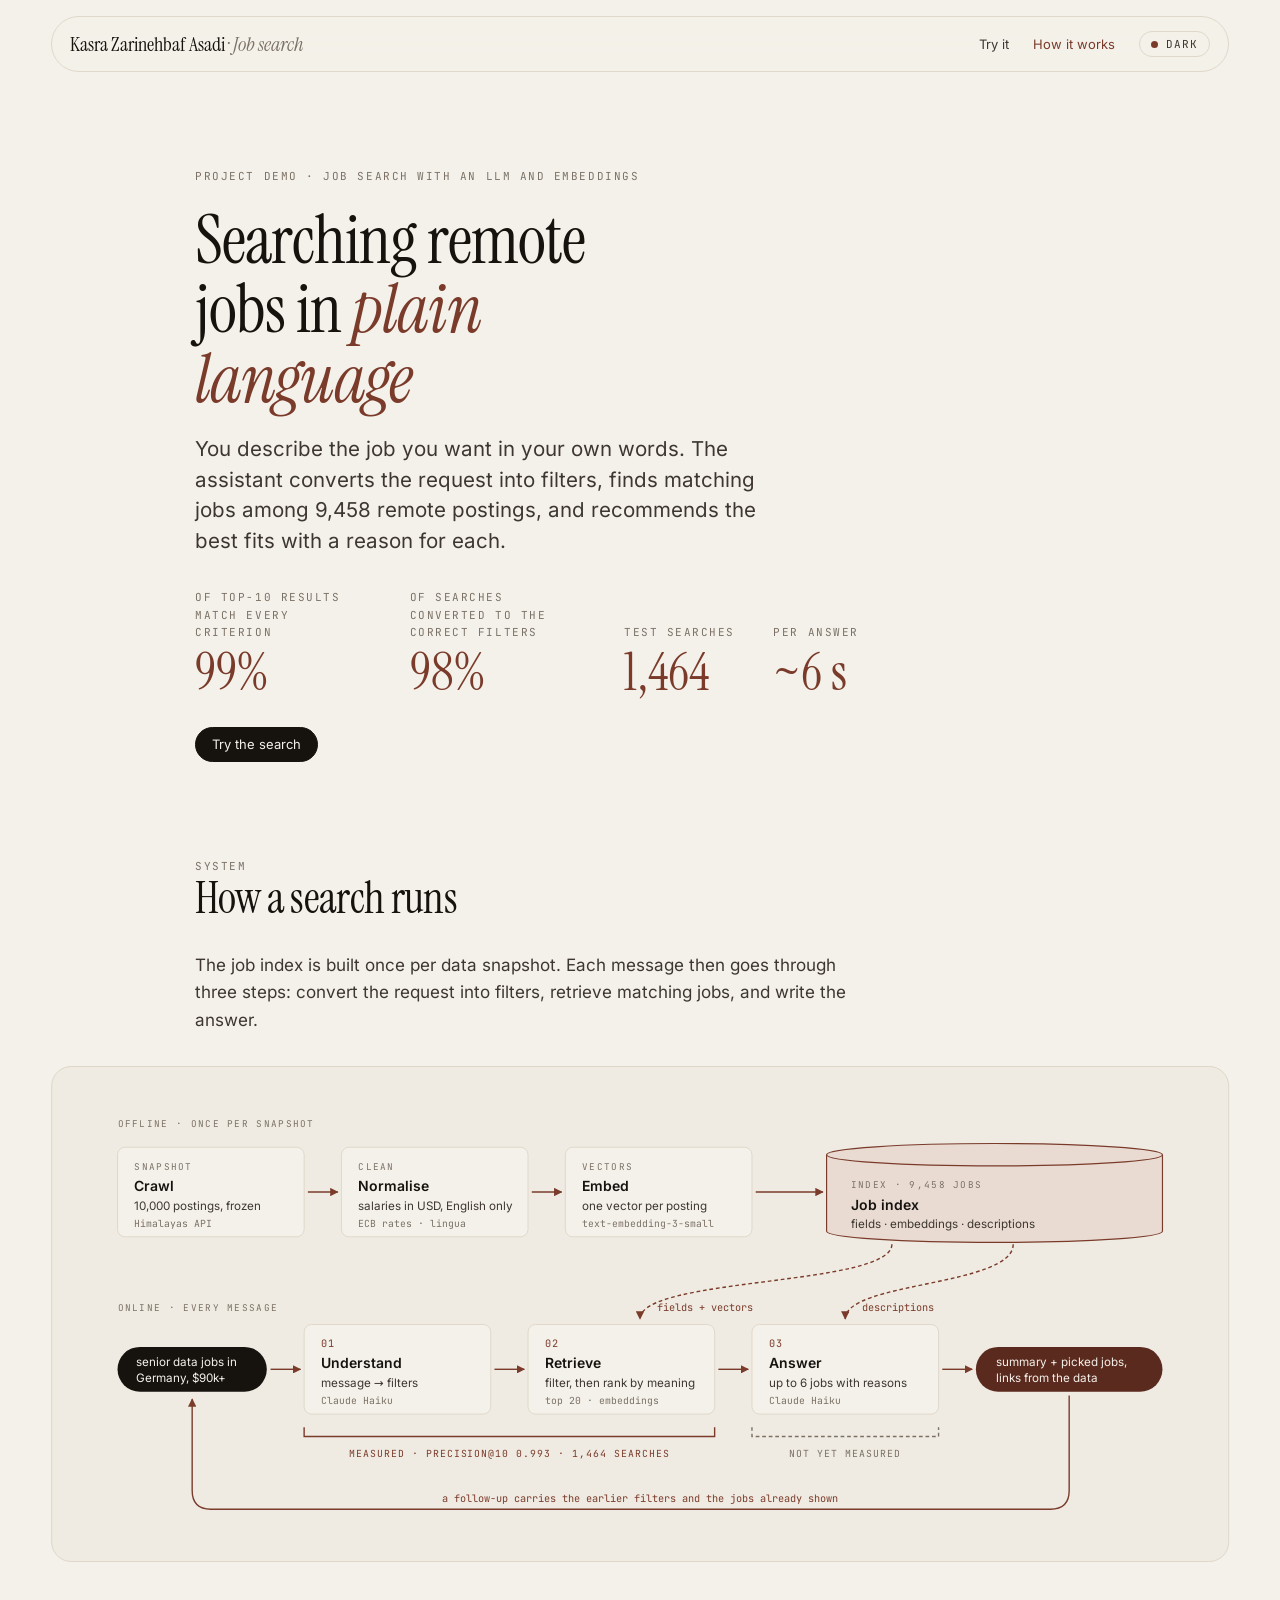
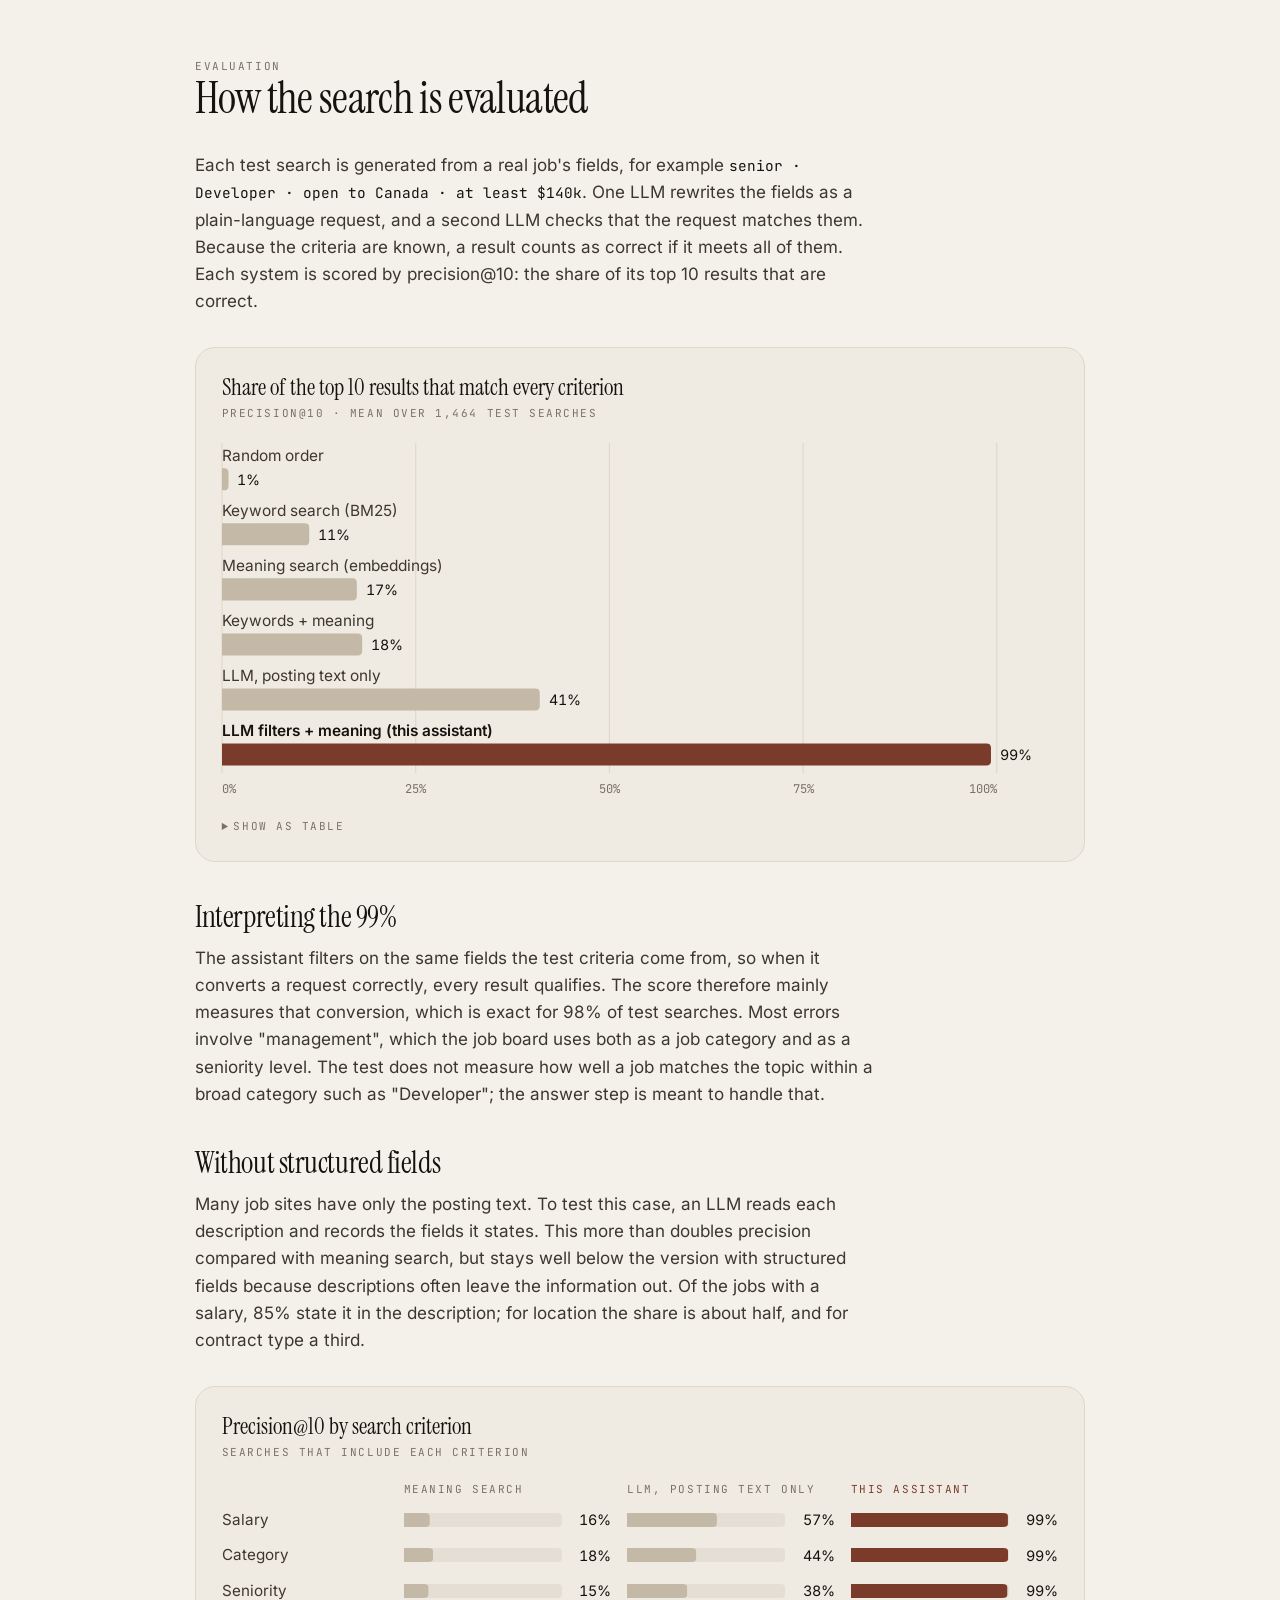
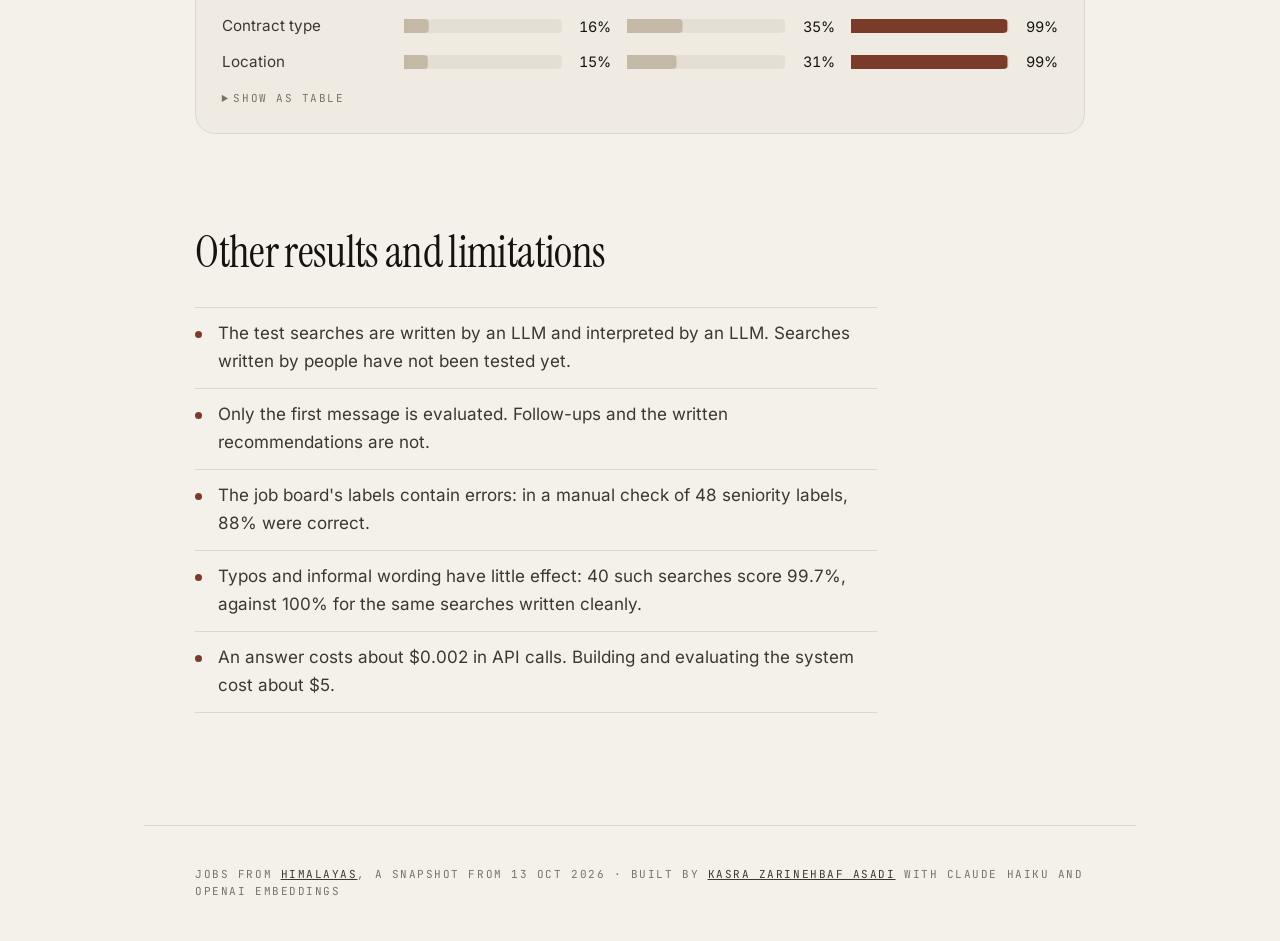
==== commit b7c9842e: "Rewrite How it works in plain, direct language Replace the slogan-style headings and phrasing with d" ====
--- a/web/how.html
+++ b/web/how.html
@@ -4,7 +4,7 @@
   <meta charset="utf-8">
   <meta name="viewport" content="width=device-width, initial-scale=1">
   <title>How the job search works · Kasra Zarinehbaf Asadi</title>
-  <meta name="description" content="How the job search assistant understands a request, retrieves jobs and answers, and how 1,464 test searches measure it.">
+  <meta name="description" content="How the job search assistant turns a request into filters, retrieves and recommends jobs, and how it is evaluated on 1,464 test searches.">
   <meta name="robots" content="noindex, nofollow">
   <link rel="preload" href="fonts/inter-latin-wght-normal.woff2" as="font" type="font/woff2" crossorigin>
   <link rel="preload" href="fonts/instrument-serif-latin-400-normal.woff2" as="font" type="font/woff2" crossorigin>
@@ -30,14 +30,13 @@
 
   <main class="wrap">
     <section class="hero">
-      <p class="label">Project demo · Retrieval and generation over job postings</p>
-      <h1>Finding jobs by <em>asking</em> for them</h1>
-      <p class="lead">You describe the job you want in your own words. The assistant works out what you mean, finds
-        matching postings among 9,458 remote jobs, and says which fit best and why. Every step that can be
-        measured is measured on 1,464 test searches with known answers.</p>
+      <p class="label">Project demo · Job search with an LLM and embeddings</p>
+      <h1>Searching remote jobs in <em>plain language</em></h1>
+      <p class="lead">You describe the job you want in your own words. The assistant converts the request into
+        filters, finds matching jobs among 9,458 remote postings, and recommends the best fits with a reason for each.</p>
       <dl class="metrics">
-        <div class="metric"><dd class="metric__value" id="m-precision">99%</dd><dt class="label">of top-10 results meet the whole search</dt></div>
-        <div class="metric"><dd class="metric__value">98%</dd><dt class="label">of searches understood exactly</dt></div>
+        <div class="metric"><dd class="metric__value" id="m-precision">99%</dd><dt class="label">of top-10 results match every criterion</dt></div>
+        <div class="metric"><dd class="metric__value">98%</dd><dt class="label">of searches converted to the correct filters</dt></div>
         <div class="metric"><dd class="metric__value" id="m-queries">1,464</dd><dt class="label">test searches</dt></div>
         <div class="metric"><dd class="metric__value">~6 s</dd><dt class="label">per answer</dt></div>
       </dl>
@@ -45,11 +44,10 @@
     </section>
 
     <section class="section" aria-labelledby="arch-title">
-      <p class="label">The system</p>
-      <h2 id="arch-title">From a message to an answer</h2>
-      <p class="prose">Two parts. Once per snapshot, the postings are crawled, cleaned and embedded into an index.
-        Then every message runs three steps against that index: understand it, retrieve candidates, answer. The
-        brackets show which steps the evaluation below measures.</p>
+      <p class="label">System</p>
+      <h2 id="arch-title">How a search runs</h2>
+      <p class="prose">The job index is built once per data snapshot. Each message then goes through three steps:
+        convert the request into filters, retrieve matching jobs, and write the answer.</p>
 
       <figure class="arch">
         <svg class="arch-svg" viewBox="0 0 1200 470" aria-hidden="true" focusable="false">
@@ -129,7 +127,7 @@
             <rect class="arch-card" x="720" y="246" width="200" height="96" rx="8"/>
             <text class="arch-num" x="738" y="270">03</text>
             <text class="arch-title" x="738" y="293">Answer</text>
-            <text class="arch-detail" x="738" y="313">≤ 6 picks, checked vs data</text>
+            <text class="arch-detail" x="738" y="313">up to 6 jobs with reasons</text>
             <text class="arch-tool" x="738" y="331">Claude Haiku</text>
           </g>
           <g>
@@ -155,38 +153,34 @@
         </svg>
 
         <ol class="arch-list">
-          <li><span class="label">Offline</span><h3>Crawl, normalise, embed</h3>
-            <p>Once per snapshot: 10,000 postings from the Himalayas API, salaries converted to US dollars, non-English
-              postings dropped, each posting embedded once. The result is a job index of 9,458 jobs with their fields,
-              vectors and descriptions.</p></li>
-          <li><span class="label">01 · Understand</span><h3>Message to filters</h3>
-            <p>Claude Haiku turns the message into filters: level, job family, where you can work from, contract type,
-              minimum salary. A follow-up updates them from the conversation so far.</p></li>
-          <li><span class="label">02 · Retrieve</span><h3>Filter, then rank by meaning</h3>
-            <p>Jobs that contradict a filter are dropped; the rest are ranked by embedding similarity to the request,
-              and the top 20 go on. Steps 01 and 02 are what the evaluation measures: precision@10 0.993.</p></li>
-          <li><span class="label">03 · Answer</span><h3>Pick and explain</h3>
-            <p>Haiku reads the top 20 and picks up to six with a reason, by number only. Titles, links and facts come
-              from the data, and every amount it writes is checked against the data. Not yet evaluated.</p></li>
+          <li><span class="label">Offline</span><h3>Build the index</h3>
+            <p>10,000 postings are downloaded from the Himalayas API. Salaries are converted to US dollars,
+              non-English postings are removed, and each remaining posting is embedded. The index holds 9,458 jobs.</p></li>
+          <li><span class="label">01 · Understand</span><h3>Convert the request into filters</h3>
+            <p>Claude Haiku extracts seniority, job category, eligible locations, contract type and minimum salary.
+              In a follow-up, it updates these filters using the earlier conversation.</p></li>
+          <li><span class="label">02 · Retrieve</span><h3>Filter and rank</h3>
+            <p>Jobs that do not match the filters are removed. The rest are ranked by embedding similarity to the
+              request, and the top 20 are passed on.</p></li>
+          <li><span class="label">03 · Answer</span><h3>Recommend jobs</h3>
+            <p>Claude Haiku selects up to six of the 20 jobs and gives a reason for each. It refers to jobs by
+              number only; titles, links and details are taken from the index, and any amount in a reason is checked
+              against the data.</p></li>
         </ol>
-
-        <figcaption>One message through the system. The index is built once; each message reads it twice, for
-          candidates and for their descriptions. The long arrow is the conversation: a follow-up starts the next
-          round with what came before.</figcaption>
       </figure>
     </section>
 
     <section class="section">
-      <h2>Measured, not eyeballed</h2>
-      <p class="prose">Judging search results usually means reading them by hand. Here the answers are known in advance.
-        The test searches are built from the jobs' own fields, for example <em>senior · Developer · open to Canada ·
-        at least $140k</em>, rewritten into everyday language by one LLM and checked against their fields by another.
-        Each system is scored on the same searches by the share of its top ten results that meet everything the
-        search asked for.</p>
+      <p class="label">Evaluation</p>
+      <h2>How the search is evaluated</h2>
+      <p class="prose">Each test search is generated from a real job's fields, for example <em>senior · Developer ·
+        open to Canada · at least $140k</em>. One LLM rewrites the fields as a plain-language request, and a second
+        LLM checks that the request matches them. Because the criteria are known, a result counts as correct if it
+        meets all of them. Each system is scored by precision@10: the share of its top 10 results that are correct.</p>
 
       <figure class="figure">
         <figcaption>
-          <span class="figure__title">Share of the top 10 results that meet the whole search</span>
+          <span class="figure__title">Share of the top 10 results that match every criterion</span>
           <span class="label">Precision@10 · mean over 1,464 test searches</span>
         </figcaption>
         <div id="chart-systems" class="chart"></div>
@@ -196,24 +190,24 @@
         </details>
       </figure>
 
-      <h3 class="subhead">What the 99% means</h3>
-      <p class="prose">The search filters on the same fields the test answers come from. Once it understands a
-        request, everything it returns qualifies, so the score mostly measures understanding: 98% of test searches
-        are read exactly right. Most misses are "management role", which the job board uses both as a job family and
-        as a level. What this test cannot see is how well a job fits the topic inside a broad family such as
-        "Developer"; that judgement is what the answer step adds. So the claim is "it applies what you asked for",
-        not "every result is perfect".</p>
-
-      <h3 class="subhead">Without the structured fields</h3>
-      <p class="prose">Many job sites only have the posting text. In that setting an LLM reads every description and
-        records what it states, leaving the rest unknown. That more than doubles precision over meaning-based search,
-        but stays far below the version with structured fields, and the reason is missing information: salary appears
-        in 85% of descriptions that have one, location in about half, contract type in a third.</p>
+      <h3 class="subhead">Interpreting the 99%</h3>
+      <p class="prose">The assistant filters on the same fields the test criteria come from, so when it converts a
+        request correctly, every result qualifies. The score therefore mainly measures that conversion, which is
+        exact for 98% of test searches. Most errors involve "management", which the job board uses both as a job
+        category and as a seniority level. The test does not measure how well a job matches the topic within a broad
+        category such as "Developer"; the answer step is meant to handle that.</p>
+
+      <h3 class="subhead">Without structured fields</h3>
+      <p class="prose">Many job sites have only the posting text. To test this case, an LLM reads each description and
+        records the fields it states. This more than doubles precision compared with meaning search, but stays well
+        below the version with structured fields because descriptions often leave the information out. Of the jobs
+        with a salary, 85% state it in the description; for location the share is about half, and for contract type
+        a third.</p>
 
       <figure class="figure">
         <figcaption>
-          <span class="figure__title">Precision@10 by what the search asks for</span>
-          <span class="label">Searches that include each field</span>
+          <span class="figure__title">Precision@10 by search criterion</span>
+          <span class="label">Searches that include each criterion</span>
         </figcaption>
         <div id="chart-fields" class="multiples"></div>
         <details class="table-view">
@@ -224,18 +218,15 @@
     </section>
 
     <section class="section">
-      <h2>Checks and limits</h2>
+      <h2>Other results and limitations</h2>
       <ul class="limits">
-        <li>Forty deliberately sloppy searches ("mid dev job philipines fulltime") score 0.997, against 1.000 for the
-          same searches worded cleanly.</li>
-        <li>The test searches were written by an LLM, and the assistant reads them with one. A comparison with
-          searches written by people is still open.</li>
-        <li>The scores measure the first message. Follow-ups and the written answers are not part of the evaluation
-          yet.</li>
-        <li>The job board's own tags are not perfect: a hand check of 48 seniority tags agreed with 88%.</li>
-        <li>Differences between systems come with 95% confidence intervals over searches; keywords plus meaning is
-          not reliably better than meaning alone.</li>
-        <li>An answer costs about $0.002 in API calls. Building and evaluating everything cost about $5.</li>
+        <li>The test searches are written by an LLM and interpreted by an LLM. Searches written by people have not
+          been tested yet.</li>
+        <li>Only the first message is evaluated. Follow-ups and the written recommendations are not.</li>
+        <li>The job board's labels contain errors: in a manual check of 48 seniority labels, 88% were correct.</li>
+        <li>Typos and informal wording have little effect: 40 such searches score 99.7%, against 100% for the same
+          searches written cleanly.</li>
+        <li>An answer costs about $0.002 in API calls. Building and evaluating the system cost about $5.</li>
       </ul>
     </section>
   </main>
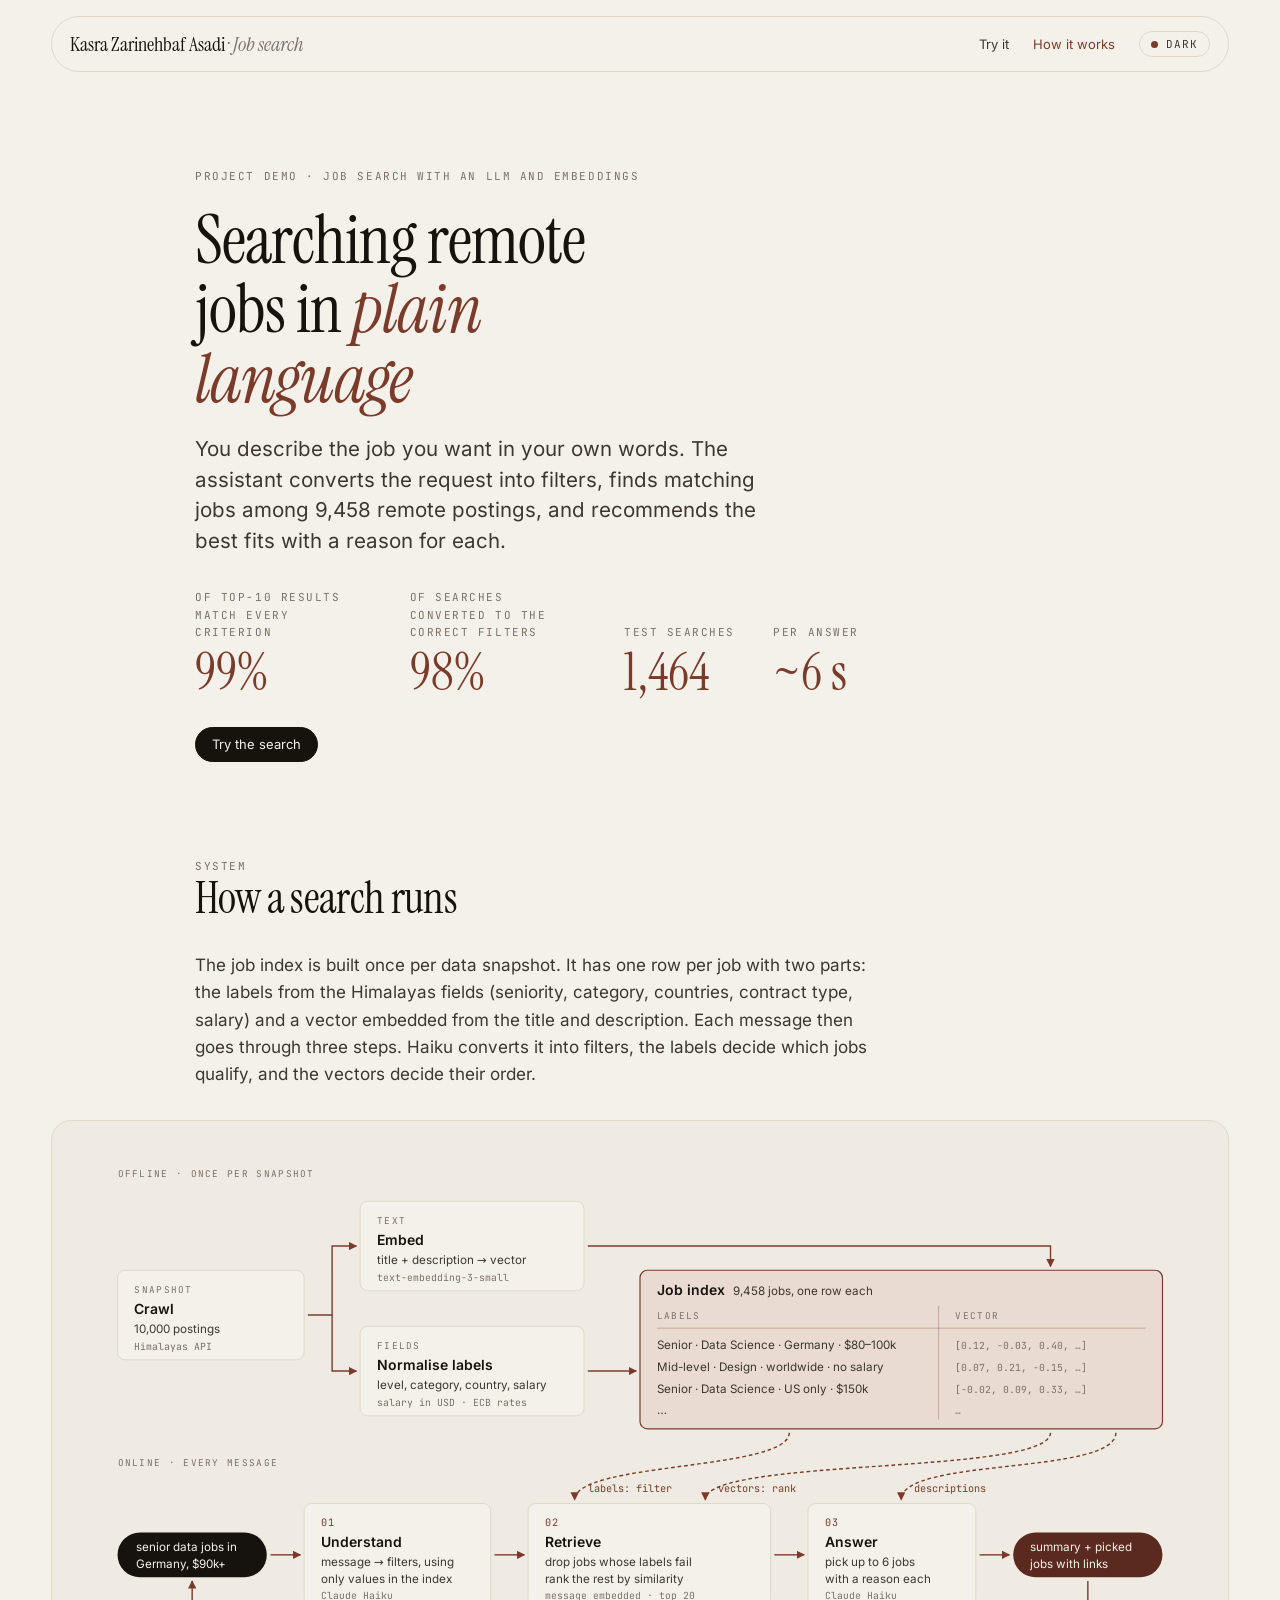
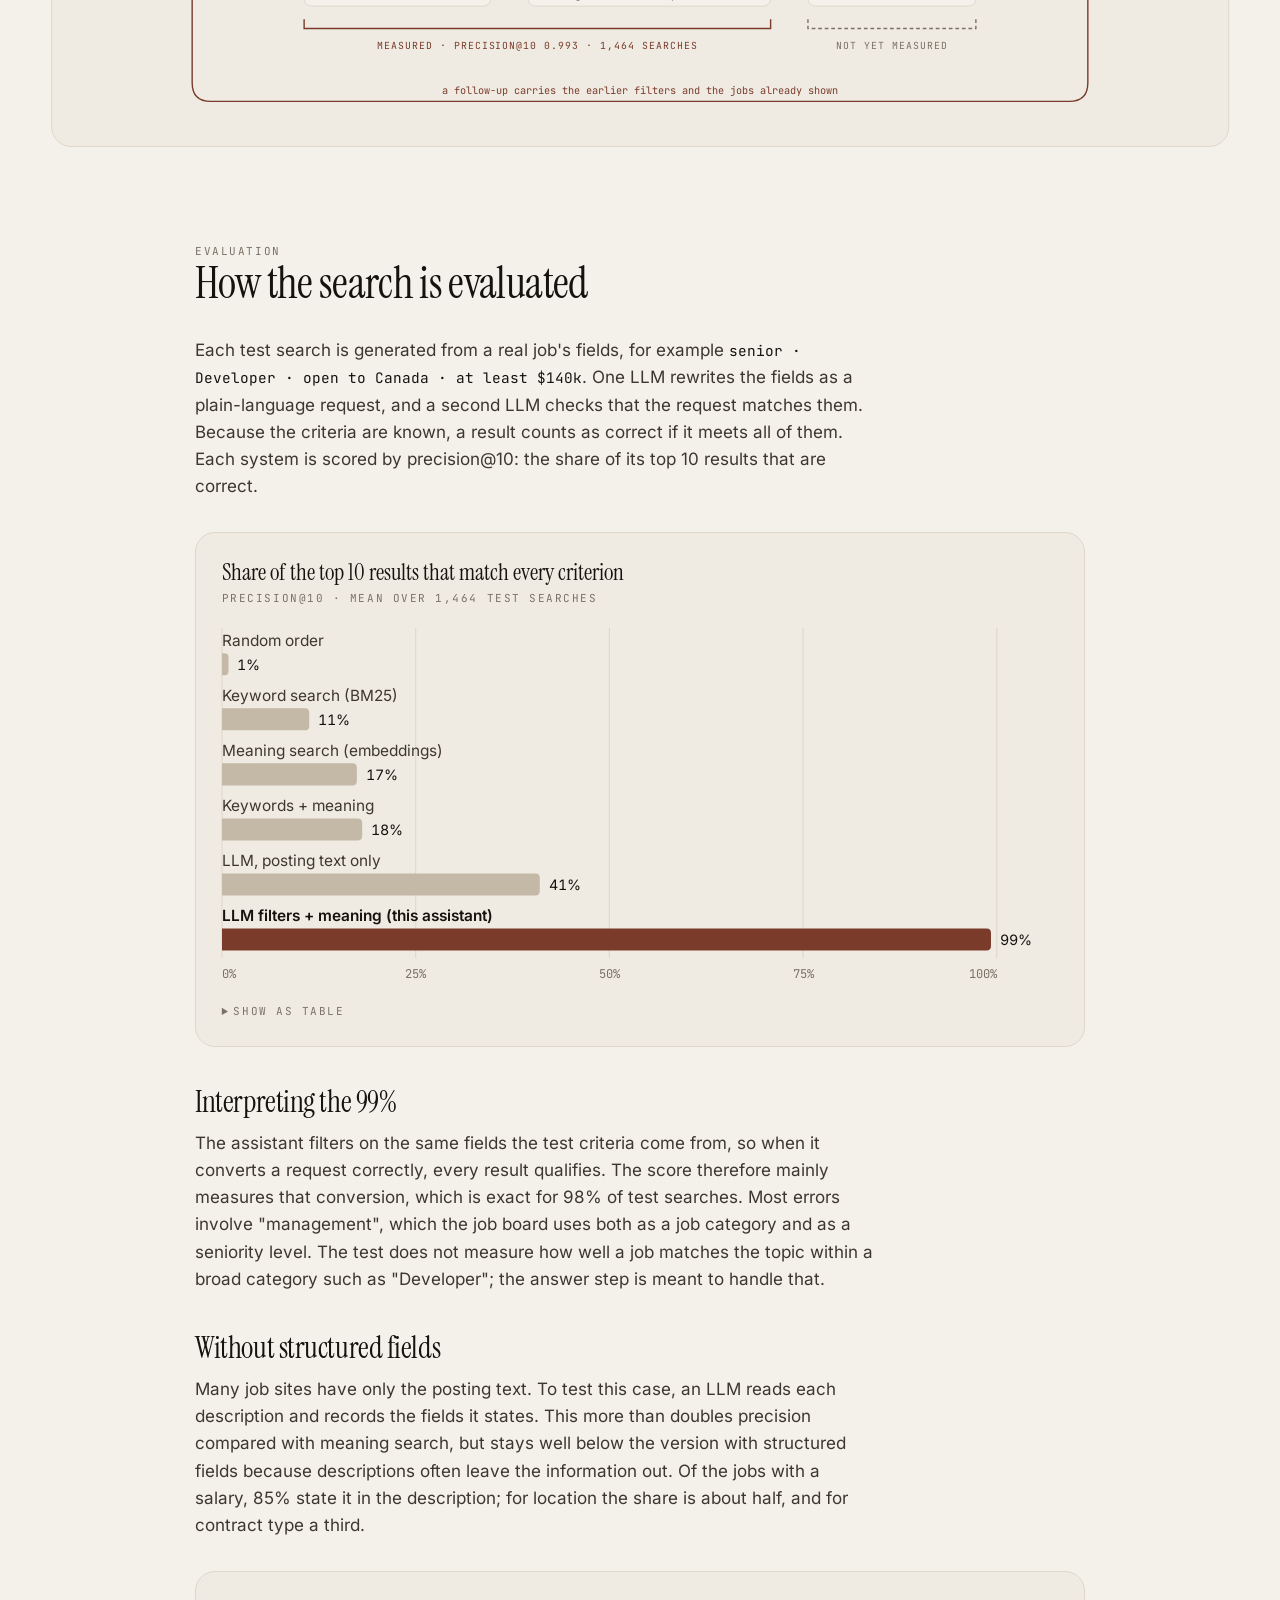
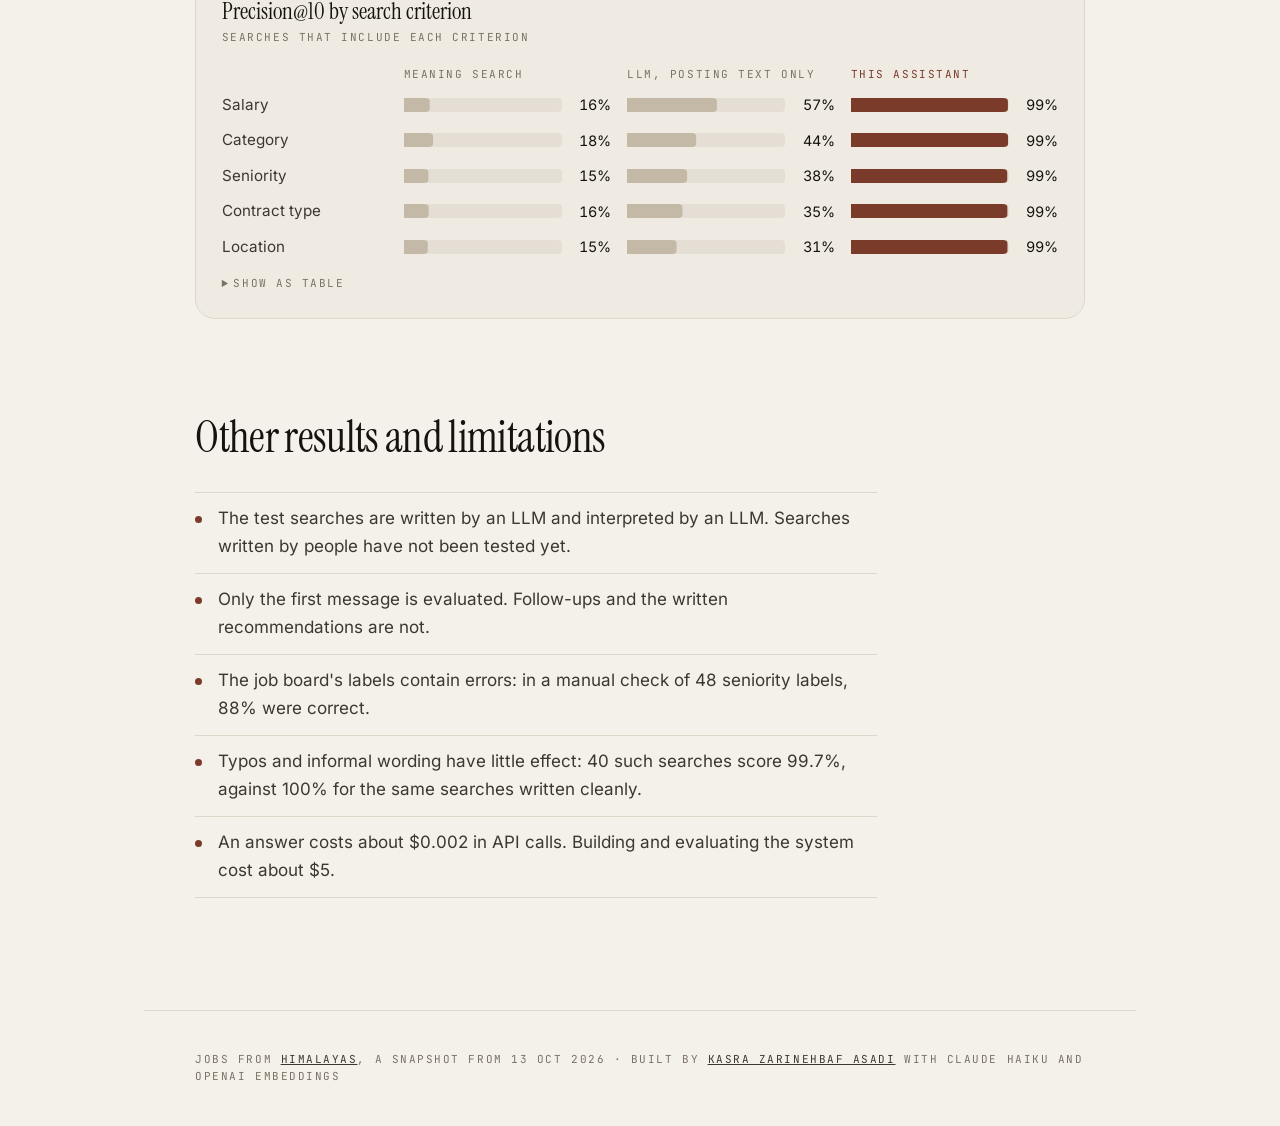
==== commit ec6dd47b: "Show how labels and vectors split the work in the diagram Draw the job index as one row per job with" ====
--- a/web/how.html
+++ b/web/how.html
@@ -46,11 +46,13 @@
     <section class="section" aria-labelledby="arch-title">
       <p class="label">System</p>
       <h2 id="arch-title">How a search runs</h2>
-      <p class="prose">The job index is built once per data snapshot. Each message then goes through three steps:
-        convert the request into filters, retrieve matching jobs, and write the answer.</p>
+      <p class="prose">The job index is built once per data snapshot. It has one row per job with two parts: the
+        labels from the Himalayas fields (seniority, category, countries, contract type, salary) and a vector embedded
+        from the title and description. Each message then goes through three steps. Haiku converts it into filters,
+        the labels decide which jobs qualify, and the vectors decide their order.</p>
 
       <figure class="arch">
-        <svg class="arch-svg" viewBox="0 0 1200 470" aria-hidden="true" focusable="false">
+        <svg class="arch-svg" viewBox="0 0 1200 610" aria-hidden="true" focusable="false">
           <defs>
             <marker id="arch-arrow" viewBox="0 0 10 10" refX="9" refY="5" markerWidth="6" markerHeight="6" orient="auto-start-reverse">
               <path class="arch-head" d="M0 0 L10 5 L0 10 Z"/>
@@ -58,110 +60,131 @@
           </defs>
 
           <!-- offline: once per snapshot -->
-          <text class="arch-lane" x="40" y="34">OFFLINE · ONCE PER SNAPSHOT</text>
-
-          <g>
-            <rect class="arch-card" x="40" y="56" width="200" height="96" rx="8"/>
-            <text class="arch-kicker" x="58" y="80">SNAPSHOT</text>
-            <text class="arch-title" x="58" y="103">Crawl</text>
-            <text class="arch-detail" x="58" y="123">10,000 postings, frozen</text>
-            <text class="arch-tool" x="58" y="141">Himalayas API</text>
-          </g>
-          <g>
-            <rect class="arch-card" x="280" y="56" width="200" height="96" rx="8"/>
-            <text class="arch-kicker" x="298" y="80">CLEAN</text>
-            <text class="arch-title" x="298" y="103">Normalise</text>
-            <text class="arch-detail" x="298" y="123">salaries in USD, English only</text>
-            <text class="arch-tool" x="298" y="141">ECB rates · lingua</text>
-          </g>
-          <g>
-            <rect class="arch-card" x="520" y="56" width="200" height="96" rx="8"/>
-            <text class="arch-kicker" x="538" y="80">VECTORS</text>
-            <text class="arch-title" x="538" y="103">Embed</text>
-            <text class="arch-detail" x="538" y="123">one vector per posting</text>
-            <text class="arch-tool" x="538" y="141">text-embedding-3-small</text>
-          </g>
-
-          <line class="arch-track" x1="244" y1="104" x2="276" y2="104" marker-end="url(#arch-arrow)"/>
-          <line class="arch-track" x1="484" y1="104" x2="516" y2="104" marker-end="url(#arch-arrow)"/>
-          <line class="arch-track" x1="724" y1="104" x2="796" y2="104" marker-end="url(#arch-arrow)"/>
-
-          <!-- the index, drawn as a store -->
-          <g>
-            <path class="arch-store" d="M800 64 V146 A180 12 0 0 0 1160 146 V64"/>
-            <ellipse class="arch-store" cx="980" cy="64" rx="180" ry="12"/>
-            <text class="arch-kicker" x="826" y="100">INDEX · 9,458 JOBS</text>
-            <text class="arch-title" x="826" y="123">Job index</text>
-            <text class="arch-detail" x="826" y="143">fields · embeddings · descriptions</text>
+          <text class="arch-lane" x="40" y="30">OFFLINE · ONCE PER SNAPSHOT</text>
+
+          <g>
+            <rect class="arch-card" x="40" y="130" width="200" height="96" rx="8"/>
+            <text class="arch-kicker" x="58" y="154">SNAPSHOT</text>
+            <text class="arch-title" x="58" y="177">Crawl</text>
+            <text class="arch-detail" x="58" y="197">10,000 postings</text>
+            <text class="arch-tool" x="58" y="215">Himalayas API</text>
+          </g>
+          <g>
+            <rect class="arch-card" x="300" y="56" width="240" height="96" rx="8"/>
+            <text class="arch-kicker" x="318" y="80">TEXT</text>
+            <text class="arch-title" x="318" y="103">Embed</text>
+            <text class="arch-detail" x="318" y="123">title + description → vector</text>
+            <text class="arch-tool" x="318" y="141">text-embedding-3-small</text>
+          </g>
+          <g>
+            <rect class="arch-card" x="300" y="190" width="240" height="96" rx="8"/>
+            <text class="arch-kicker" x="318" y="214">FIELDS</text>
+            <text class="arch-title" x="318" y="237">Normalise labels</text>
+            <text class="arch-detail" x="318" y="257">level, category, country, salary</text>
+            <text class="arch-tool" x="318" y="275">salary in USD · ECB rates</text>
+          </g>
+
+          <path class="arch-track" d="M244 178 H270 V104 H296" marker-end="url(#arch-arrow)"/>
+          <path class="arch-track" d="M270 178 V238 H296" marker-end="url(#arch-arrow)"/>
+          <path class="arch-track" d="M544 104 H1040 V126" marker-end="url(#arch-arrow)"/>
+          <line class="arch-track" x1="544" y1="238" x2="596" y2="238" marker-end="url(#arch-arrow)"/>
+
+          <!-- the index: one row per job, labels and vector side by side -->
+          <g>
+            <rect class="arch-store" x="600" y="130" width="560" height="170" rx="8"/>
+            <text class="arch-title" x="618" y="156">Job index</text>
+            <text class="arch-detail" x="700" y="156">9,458 jobs, one row each</text>
+            <text class="arch-kicker" x="618" y="182">LABELS</text>
+            <text class="arch-kicker" x="938" y="182">VECTOR</text>
+            <line class="arch-rule" x1="618" y1="192" x2="1142" y2="192"/>
+            <line class="arch-rule" x1="920" y1="168" x2="920" y2="290"/>
+            <text class="arch-detail" x="618" y="214">Senior · Data Science · Germany · $80–100k</text>
+            <text class="arch-tool" x="938" y="214">[0.12, −0.03, 0.40, …]</text>
+            <text class="arch-detail" x="618" y="238">Mid-level · Design · worldwide · no salary</text>
+            <text class="arch-tool" x="938" y="238">[0.07, 0.21, −0.15, …]</text>
+            <text class="arch-detail" x="618" y="262">Senior · Data Science · US only · $150k</text>
+            <text class="arch-tool" x="938" y="262">[−0.02, 0.09, 0.33, …]</text>
+            <text class="arch-detail" x="618" y="284">…</text>
+            <text class="arch-tool" x="938" y="284">…</text>
           </g>
 
           <!-- the index feeds retrieval and the answer -->
-          <path class="arch-track arch-track--feed" d="M870 160 C870 205 600 195 600 240" marker-end="url(#arch-arrow)"/>
-          <path class="arch-track arch-track--feed" d="M1000 160 C1000 205 820 200 820 240" marker-end="url(#arch-arrow)"/>
-          <text class="arch-edge" x="618" y="232">fields + vectors</text>
-          <text class="arch-edge" x="838" y="232">descriptions</text>
+          <path class="arch-track arch-track--feed" d="M760 304 C760 345 530 335 530 376" marker-end="url(#arch-arrow)"/>
+          <path class="arch-track arch-track--feed" d="M1040 304 C1040 350 670 330 670 376" marker-end="url(#arch-arrow)"/>
+          <path class="arch-track arch-track--feed" d="M1110 304 C1110 350 880 330 880 376" marker-end="url(#arch-arrow)"/>
+          <text class="arch-edge" x="544" y="368">labels: filter</text>
+          <text class="arch-edge" x="684" y="368">vectors: rank</text>
+          <text class="arch-edge" x="894" y="368">descriptions</text>
 
           <!-- online: every message -->
-          <text class="arch-lane" x="40" y="232">ONLINE · EVERY MESSAGE</text>
-
-          <g>
-            <rect class="arch-bubble arch-bubble--user" x="40" y="270" width="160" height="48" rx="24"/>
-            <text class="arch-bubble-text" x="60" y="290">senior data jobs in</text>
-            <text class="arch-bubble-text" x="60" y="308">Germany, $90k+</text>
-          </g>
-          <g>
-            <rect class="arch-card" x="240" y="246" width="200" height="96" rx="8"/>
-            <text class="arch-num" x="258" y="270">01</text>
-            <text class="arch-title" x="258" y="293">Understand</text>
-            <text class="arch-detail" x="258" y="313">message → filters</text>
-            <text class="arch-tool" x="258" y="331">Claude Haiku</text>
-          </g>
-          <g>
-            <rect class="arch-card" x="480" y="246" width="200" height="96" rx="8"/>
-            <text class="arch-num" x="498" y="270">02</text>
-            <text class="arch-title" x="498" y="293">Retrieve</text>
-            <text class="arch-detail" x="498" y="313">filter, then rank by meaning</text>
-            <text class="arch-tool" x="498" y="331">top 20 · embeddings</text>
-          </g>
-          <g>
-            <rect class="arch-card" x="720" y="246" width="200" height="96" rx="8"/>
-            <text class="arch-num" x="738" y="270">03</text>
-            <text class="arch-title" x="738" y="293">Answer</text>
-            <text class="arch-detail" x="738" y="313">up to 6 jobs with reasons</text>
-            <text class="arch-tool" x="738" y="331">Claude Haiku</text>
-          </g>
-          <g>
-            <rect class="arch-bubble arch-bubble--reply" x="960" y="270" width="200" height="48" rx="24"/>
-            <text class="arch-bubble-text" x="982" y="290">summary + picked jobs,</text>
-            <text class="arch-bubble-text" x="982" y="308">links from the data</text>
-          </g>
-
-          <line class="arch-track" x1="204" y1="294" x2="236" y2="294" marker-end="url(#arch-arrow)"/>
-          <line class="arch-track" x1="444" y1="294" x2="476" y2="294" marker-end="url(#arch-arrow)"/>
-          <line class="arch-track" x1="684" y1="294" x2="716" y2="294" marker-end="url(#arch-arrow)"/>
-          <line class="arch-track" x1="924" y1="294" x2="956" y2="294" marker-end="url(#arch-arrow)"/>
+          <text class="arch-lane" x="40" y="340">ONLINE · EVERY MESSAGE</text>
+
+          <g>
+            <rect class="arch-bubble arch-bubble--user" x="40" y="411" width="160" height="48" rx="24"/>
+            <text class="arch-bubble-text" x="60" y="431">senior data jobs in</text>
+            <text class="arch-bubble-text" x="60" y="449">Germany, $90k+</text>
+          </g>
+          <g>
+            <rect class="arch-card" x="240" y="380" width="200" height="110" rx="8"/>
+            <text class="arch-num" x="258" y="404">01</text>
+            <text class="arch-title" x="258" y="427">Understand</text>
+            <text class="arch-detail" x="258" y="447">message → filters, using</text>
+            <text class="arch-detail" x="258" y="465">only values in the index</text>
+            <text class="arch-tool" x="258" y="482">Claude Haiku</text>
+          </g>
+          <g>
+            <rect class="arch-card" x="480" y="380" width="260" height="110" rx="8"/>
+            <text class="arch-num" x="498" y="404">02</text>
+            <text class="arch-title" x="498" y="427">Retrieve</text>
+            <text class="arch-detail" x="498" y="447">drop jobs whose labels fail</text>
+            <text class="arch-detail" x="498" y="465">rank the rest by similarity</text>
+            <text class="arch-tool" x="498" y="482">message embedded · top 20</text>
+          </g>
+          <g>
+            <rect class="arch-card" x="780" y="380" width="180" height="110" rx="8"/>
+            <text class="arch-num" x="798" y="404">03</text>
+            <text class="arch-title" x="798" y="427">Answer</text>
+            <text class="arch-detail" x="798" y="447">pick up to 6 jobs</text>
+            <text class="arch-detail" x="798" y="465">with a reason each</text>
+            <text class="arch-tool" x="798" y="482">Claude Haiku</text>
+          </g>
+          <g>
+            <rect class="arch-bubble arch-bubble--reply" x="1000" y="411" width="160" height="48" rx="24"/>
+            <text class="arch-bubble-text" x="1018" y="431">summary + picked</text>
+            <text class="arch-bubble-text" x="1018" y="449">jobs with links</text>
+          </g>
+
+          <line class="arch-track" x1="204" y1="435" x2="236" y2="435" marker-end="url(#arch-arrow)"/>
+          <line class="arch-track" x1="444" y1="435" x2="476" y2="435" marker-end="url(#arch-arrow)"/>
+          <line class="arch-track" x1="744" y1="435" x2="776" y2="435" marker-end="url(#arch-arrow)"/>
+          <line class="arch-track" x1="964" y1="435" x2="996" y2="435" marker-end="url(#arch-arrow)"/>
 
           <!-- what the evaluation covers -->
-          <path class="arch-bracket" d="M240 356 V366 H680 V356"/>
-          <text class="arch-measured" x="460" y="388" text-anchor="middle">MEASURED · PRECISION@10 0.993 · 1,464 SEARCHES</text>
-          <path class="arch-bracket arch-bracket--open" d="M720 356 V366 H920 V356"/>
-          <text class="arch-unmeasured" x="820" y="388" text-anchor="middle">NOT YET MEASURED</text>
+          <path class="arch-bracket" d="M240 504 V514 H740 V504"/>
+          <text class="arch-measured" x="490" y="536" text-anchor="middle">MEASURED · PRECISION@10 0.993 · 1,464 SEARCHES</text>
+          <path class="arch-bracket arch-bracket--open" d="M780 504 V514 H960 V504"/>
+          <text class="arch-unmeasured" x="870" y="536" text-anchor="middle">NOT YET MEASURED</text>
 
           <!-- the follow-up loop -->
-          <path class="arch-track" d="M1060 322 V424 Q1060 444 1040 444 H140 Q120 444 120 424 V326" marker-end="url(#arch-arrow)"/>
-          <text class="arch-edge" x="600" y="436" text-anchor="middle">a follow-up carries the earlier filters and the jobs already shown</text>
+          <path class="arch-track" d="M1080 463 V572 Q1080 592 1060 592 H140 Q120 592 120 572 V463" marker-end="url(#arch-arrow)"/>
+          <text class="arch-edge" x="600" y="584" text-anchor="middle">a follow-up carries the earlier filters and the jobs already shown</text>
         </svg>
 
         <ol class="arch-list">
           <li><span class="label">Offline</span><h3>Build the index</h3>
-            <p>10,000 postings are downloaded from the Himalayas API. Salaries are converted to US dollars,
-              non-English postings are removed, and each remaining posting is embedded. The index holds 9,458 jobs.</p></li>
+            <p>10,000 postings are downloaded from the Himalayas API and non-English postings are removed. Each
+              remaining job gets one row with two parts: its labels (seniority, category, countries, contract type,
+              salary converted to US dollars) and a vector embedded from its title and description. The index holds
+              9,458 jobs.</p></li>
           <li><span class="label">01 · Understand</span><h3>Convert the request into filters</h3>
-            <p>Claude Haiku extracts seniority, job category, eligible locations, contract type and minimum salary.
-              In a follow-up, it updates these filters using the earlier conversation.</p></li>
+            <p>Claude Haiku extracts seniority, job category, eligible countries, contract type and minimum salary.
+              It can only choose values that occur in the index's labels. In a follow-up, it updates these filters
+              using the earlier conversation.</p></li>
           <li><span class="label">02 · Retrieve</span><h3>Filter and rank</h3>
-            <p>Jobs that do not match the filters are removed. The rest are ranked by embedding similarity to the
-              request, and the top 20 are passed on.</p></li>
+            <p>Each job's labels are checked against the filters, and jobs that fail one are removed. Jobs where a
+              requested label is missing, such as an unstated salary, stay but rank after full matches. The message is
+              embedded, the remaining jobs are ranked by similarity between its vector and theirs, and the top 20 are
+              passed on.</p></li>
           <li><span class="label">03 · Answer</span><h3>Recommend jobs</h3>
             <p>Claude Haiku selects up to six of the 20 jobs and gives a reason for each. It refers to jobs by
               number only; titles, links and details are taken from the index, and any amount in a reason is checked
--- a/web/how.css
+++ b/web/how.css
@@ -124,6 +124,12 @@
 	stroke-width: 1.25;
 }
 
+.arch-rule {
+	stroke: var(--rust);
+	stroke-opacity: 0.35;
+	stroke-width: 1;
+}
+
 .arch-num {
 	fill: var(--rust);
 	font-family: "JetBrains Mono Variable", ui-monospace, monospace;
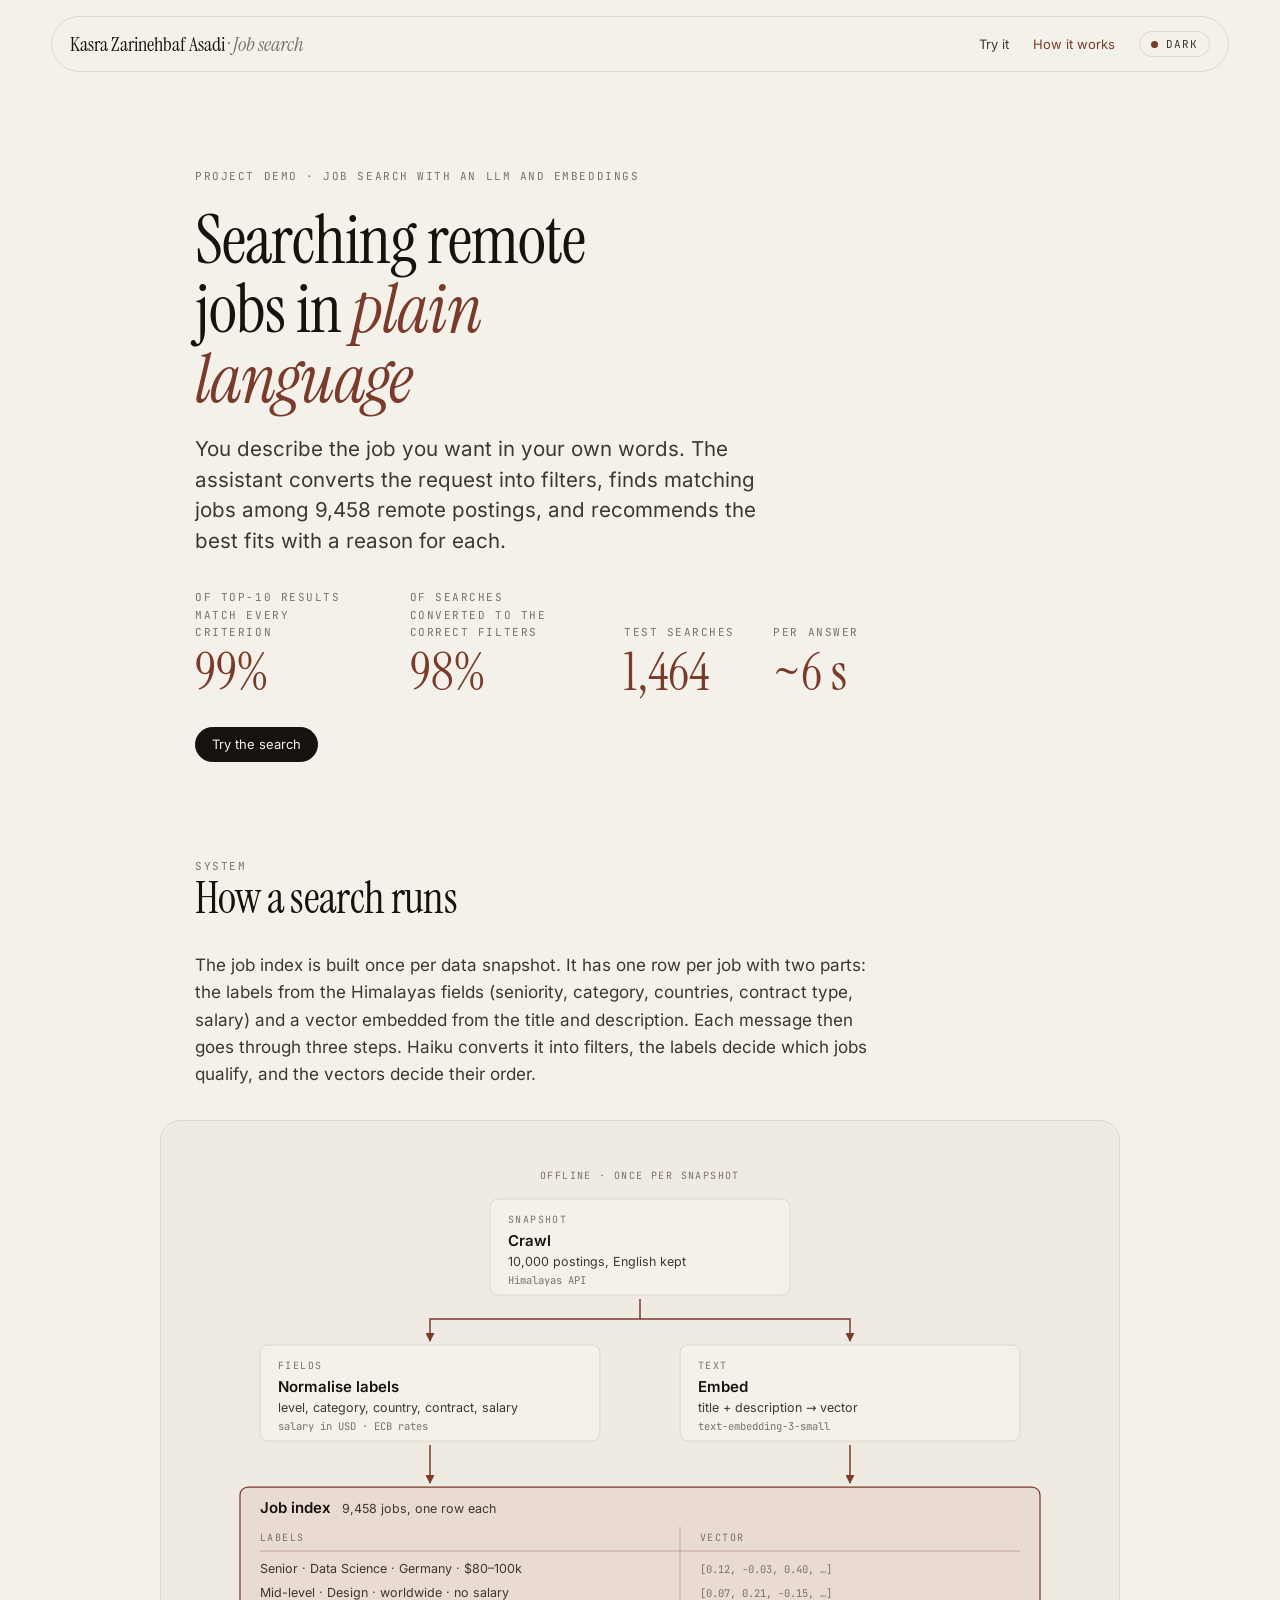
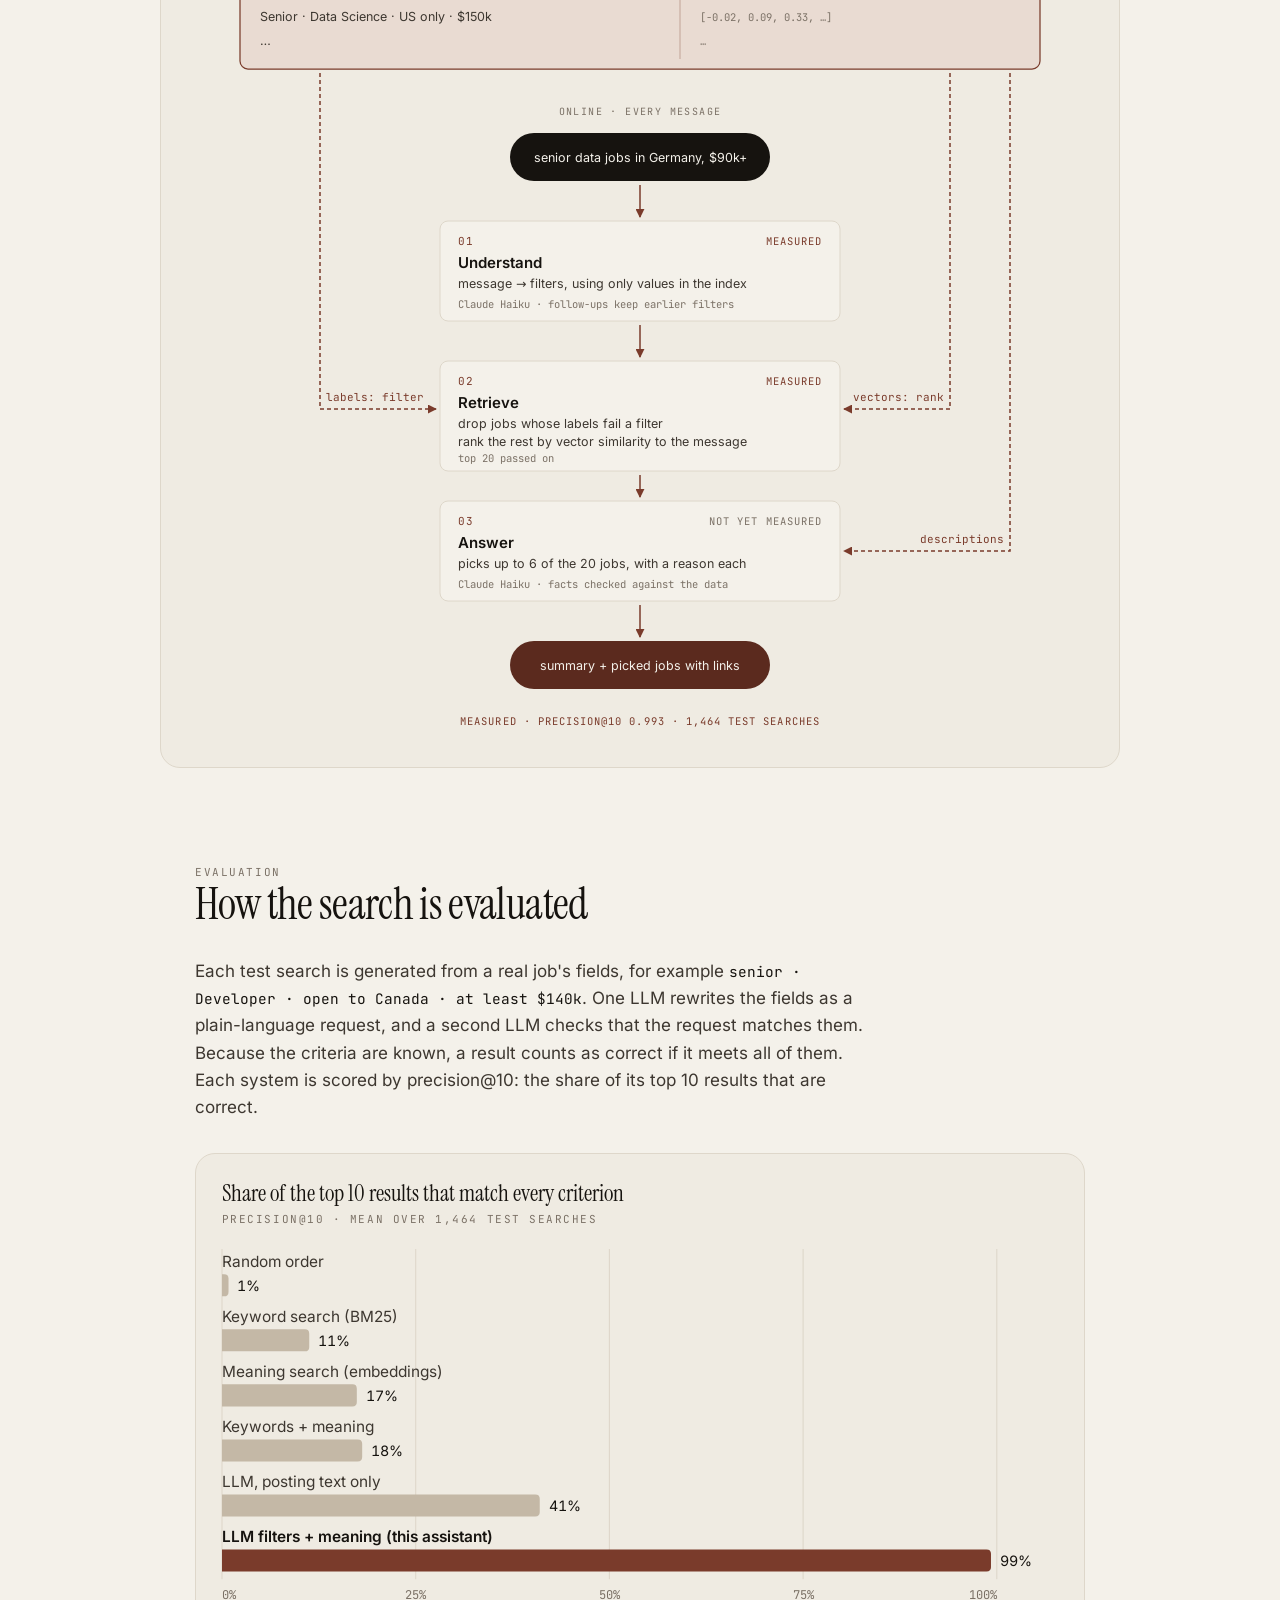
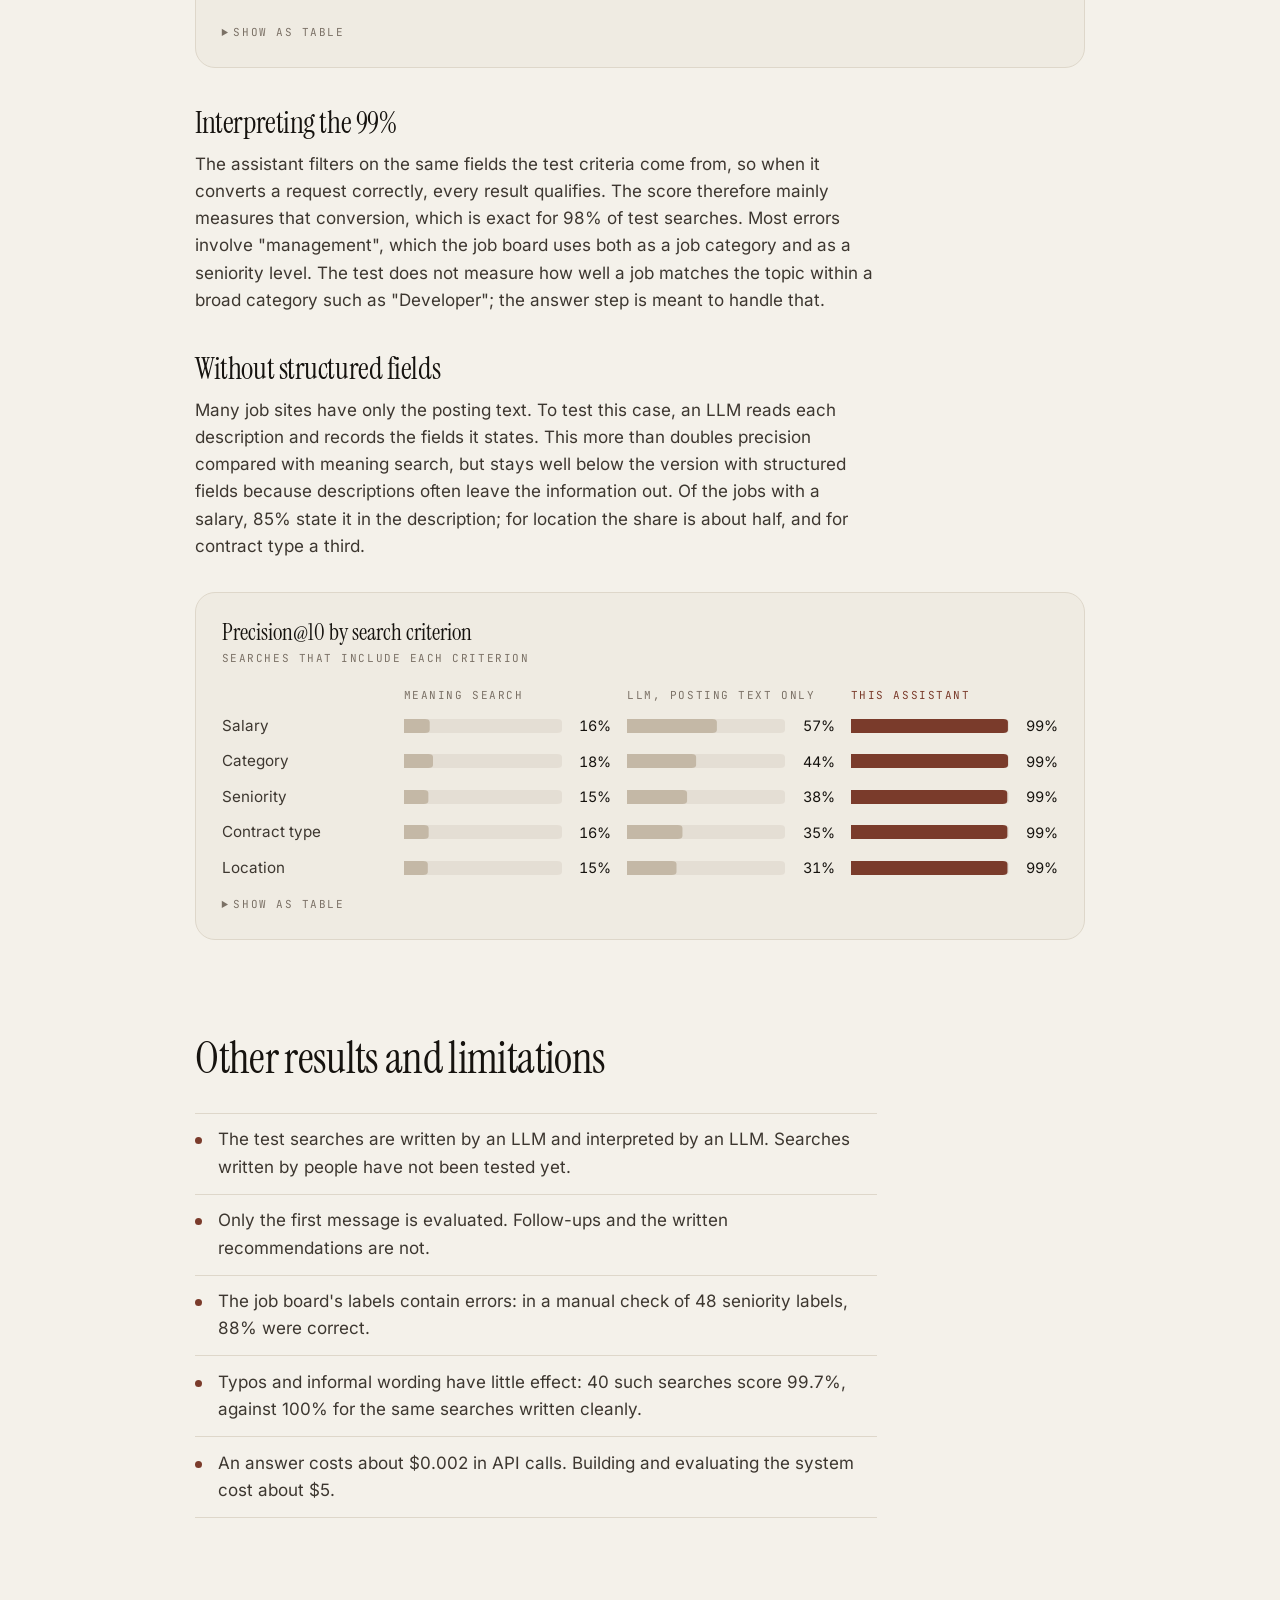
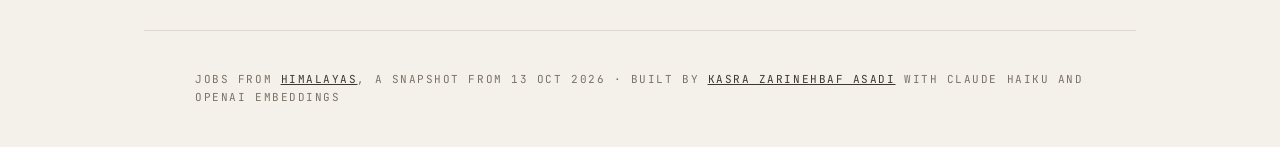
==== commit 08cdf5f3: "Draw the How it works diagram top to bottom A single column lets the labels and vector columns of th" ====
--- a/web/how.html
+++ b/web/how.html
@@ -52,7 +52,7 @@
         the labels decide which jobs qualify, and the vectors decide their order.</p>
 
       <figure class="arch">
-        <svg class="arch-svg" viewBox="0 0 1200 610" aria-hidden="true" focusable="false">
+        <svg class="arch-svg" viewBox="0 0 880 1190" aria-hidden="true" focusable="false">
           <defs>
             <marker id="arch-arrow" viewBox="0 0 10 10" refX="9" refY="5" markerWidth="6" markerHeight="6" orient="auto-start-reverse">
               <path class="arch-head" d="M0 0 L10 5 L0 10 Z"/>
@@ -60,114 +60,110 @@
           </defs>
 
           <!-- offline: once per snapshot -->
-          <text class="arch-lane" x="40" y="30">OFFLINE · ONCE PER SNAPSHOT</text>
-
-          <g>
-            <rect class="arch-card" x="40" y="130" width="200" height="96" rx="8"/>
-            <text class="arch-kicker" x="58" y="154">SNAPSHOT</text>
-            <text class="arch-title" x="58" y="177">Crawl</text>
-            <text class="arch-detail" x="58" y="197">10,000 postings</text>
-            <text class="arch-tool" x="58" y="215">Himalayas API</text>
-          </g>
-          <g>
-            <rect class="arch-card" x="300" y="56" width="240" height="96" rx="8"/>
-            <text class="arch-kicker" x="318" y="80">TEXT</text>
-            <text class="arch-title" x="318" y="103">Embed</text>
-            <text class="arch-detail" x="318" y="123">title + description → vector</text>
-            <text class="arch-tool" x="318" y="141">text-embedding-3-small</text>
-          </g>
-          <g>
-            <rect class="arch-card" x="300" y="190" width="240" height="96" rx="8"/>
-            <text class="arch-kicker" x="318" y="214">FIELDS</text>
-            <text class="arch-title" x="318" y="237">Normalise labels</text>
-            <text class="arch-detail" x="318" y="257">level, category, country, salary</text>
-            <text class="arch-tool" x="318" y="275">salary in USD · ECB rates</text>
-          </g>
-
-          <path class="arch-track" d="M244 178 H270 V104 H296" marker-end="url(#arch-arrow)"/>
-          <path class="arch-track" d="M270 178 V238 H296" marker-end="url(#arch-arrow)"/>
-          <path class="arch-track" d="M544 104 H1040 V126" marker-end="url(#arch-arrow)"/>
-          <line class="arch-track" x1="544" y1="238" x2="596" y2="238" marker-end="url(#arch-arrow)"/>
+          <text class="arch-lane" x="440" y="30" text-anchor="middle">OFFLINE · ONCE PER SNAPSHOT</text>
+
+          <g>
+            <rect class="arch-card" x="290" y="50" width="300" height="96" rx="8"/>
+            <text class="arch-kicker" x="308" y="74">SNAPSHOT</text>
+            <text class="arch-title" x="308" y="97">Crawl</text>
+            <text class="arch-detail" x="308" y="117">10,000 postings, English kept</text>
+            <text class="arch-tool" x="308" y="135">Himalayas API</text>
+          </g>
+
+          <path class="arch-track" d="M440 150 V170 H230 V192" marker-end="url(#arch-arrow)"/>
+          <path class="arch-track" d="M440 170 H650 V192" marker-end="url(#arch-arrow)"/>
+
+          <g>
+            <rect class="arch-card" x="60" y="196" width="340" height="96" rx="8"/>
+            <text class="arch-kicker" x="78" y="220">FIELDS</text>
+            <text class="arch-title" x="78" y="243">Normalise labels</text>
+            <text class="arch-detail" x="78" y="263">level, category, country, contract, salary</text>
+            <text class="arch-tool" x="78" y="281">salary in USD · ECB rates</text>
+          </g>
+          <g>
+            <rect class="arch-card" x="480" y="196" width="340" height="96" rx="8"/>
+            <text class="arch-kicker" x="498" y="220">TEXT</text>
+            <text class="arch-title" x="498" y="243">Embed</text>
+            <text class="arch-detail" x="498" y="263">title + description → vector</text>
+            <text class="arch-tool" x="498" y="281">text-embedding-3-small</text>
+          </g>
+
+          <line class="arch-track" x1="230" y1="296" x2="230" y2="334" marker-end="url(#arch-arrow)"/>
+          <line class="arch-track" x1="650" y1="296" x2="650" y2="334" marker-end="url(#arch-arrow)"/>
 
           <!-- the index: one row per job, labels and vector side by side -->
           <g>
-            <rect class="arch-store" x="600" y="130" width="560" height="170" rx="8"/>
-            <text class="arch-title" x="618" y="156">Job index</text>
-            <text class="arch-detail" x="700" y="156">9,458 jobs, one row each</text>
-            <text class="arch-kicker" x="618" y="182">LABELS</text>
-            <text class="arch-kicker" x="938" y="182">VECTOR</text>
-            <line class="arch-rule" x1="618" y1="192" x2="1142" y2="192"/>
-            <line class="arch-rule" x1="920" y1="168" x2="920" y2="290"/>
-            <text class="arch-detail" x="618" y="214">Senior · Data Science · Germany · $80–100k</text>
-            <text class="arch-tool" x="938" y="214">[0.12, −0.03, 0.40, …]</text>
-            <text class="arch-detail" x="618" y="238">Mid-level · Design · worldwide · no salary</text>
-            <text class="arch-tool" x="938" y="238">[0.07, 0.21, −0.15, …]</text>
-            <text class="arch-detail" x="618" y="262">Senior · Data Science · US only · $150k</text>
-            <text class="arch-tool" x="938" y="262">[−0.02, 0.09, 0.33, …]</text>
-            <text class="arch-detail" x="618" y="284">…</text>
-            <text class="arch-tool" x="938" y="284">…</text>
+            <rect class="arch-store" x="40" y="338" width="800" height="182" rx="8"/>
+            <text class="arch-title" x="60" y="364">Job index</text>
+            <text class="arch-detail" x="142" y="364">9,458 jobs, one row each</text>
+            <text class="arch-kicker" x="60" y="392">LABELS</text>
+            <text class="arch-kicker" x="500" y="392">VECTOR</text>
+            <line class="arch-rule" x1="60" y1="402" x2="820" y2="402"/>
+            <line class="arch-rule" x1="480" y1="378" x2="480" y2="510"/>
+            <text class="arch-detail" x="60" y="424">Senior · Data Science · Germany · $80–100k</text>
+            <text class="arch-tool" x="500" y="424">[0.12, −0.03, 0.40, …]</text>
+            <text class="arch-detail" x="60" y="448">Mid-level · Design · worldwide · no salary</text>
+            <text class="arch-tool" x="500" y="448">[0.07, 0.21, −0.15, …]</text>
+            <text class="arch-detail" x="60" y="472">Senior · Data Science · US only · $150k</text>
+            <text class="arch-tool" x="500" y="472">[−0.02, 0.09, 0.33, …]</text>
+            <text class="arch-detail" x="60" y="496">…</text>
+            <text class="arch-tool" x="500" y="496">…</text>
+          </g>
+
+          <!-- online: every message -->
+          <text class="arch-lane" x="440" y="566" text-anchor="middle">ONLINE · EVERY MESSAGE</text>
+
+          <g>
+            <rect class="arch-bubble arch-bubble--user" x="310" y="584" width="260" height="48" rx="24"/>
+            <text class="arch-bubble-text" x="440" y="613" text-anchor="middle">senior data jobs in Germany, $90k+</text>
+          </g>
+          <line class="arch-track" x1="440" y1="636" x2="440" y2="668" marker-end="url(#arch-arrow)"/>
+
+          <g>
+            <rect class="arch-card" x="240" y="672" width="400" height="100" rx="8"/>
+            <text class="arch-num" x="258" y="696">01</text>
+            <text class="arch-measured" x="622" y="696" text-anchor="end">MEASURED</text>
+            <text class="arch-title" x="258" y="719">Understand</text>
+            <text class="arch-detail" x="258" y="739">message → filters, using only values in the index</text>
+            <text class="arch-tool" x="258" y="759">Claude Haiku · follow-ups keep earlier filters</text>
+          </g>
+          <line class="arch-track" x1="440" y1="776" x2="440" y2="808" marker-end="url(#arch-arrow)"/>
+
+          <g>
+            <rect class="arch-card" x="240" y="812" width="400" height="110" rx="8"/>
+            <text class="arch-num" x="258" y="836">02</text>
+            <text class="arch-measured" x="622" y="836" text-anchor="end">MEASURED</text>
+            <text class="arch-title" x="258" y="859">Retrieve</text>
+            <text class="arch-detail" x="258" y="879">drop jobs whose labels fail a filter</text>
+            <text class="arch-detail" x="258" y="897">rank the rest by vector similarity to the message</text>
+            <text class="arch-tool" x="258" y="913">top 20 passed on</text>
+          </g>
+          <line class="arch-track" x1="440" y1="926" x2="440" y2="948" marker-end="url(#arch-arrow)"/>
+
+          <g>
+            <rect class="arch-card" x="240" y="952" width="400" height="100" rx="8"/>
+            <text class="arch-num" x="258" y="976">03</text>
+            <text class="arch-unmeasured" x="622" y="976" text-anchor="end">NOT YET MEASURED</text>
+            <text class="arch-title" x="258" y="999">Answer</text>
+            <text class="arch-detail" x="258" y="1019">picks up to 6 of the 20 jobs, with a reason each</text>
+            <text class="arch-tool" x="258" y="1039">Claude Haiku · facts checked against the data</text>
+          </g>
+          <line class="arch-track" x1="440" y1="1056" x2="440" y2="1088" marker-end="url(#arch-arrow)"/>
+
+          <g>
+            <rect class="arch-bubble arch-bubble--reply" x="310" y="1092" width="260" height="48" rx="24"/>
+            <text class="arch-bubble-text" x="440" y="1121" text-anchor="middle">summary + picked jobs with links</text>
           </g>
 
           <!-- the index feeds retrieval and the answer -->
-          <path class="arch-track arch-track--feed" d="M760 304 C760 345 530 335 530 376" marker-end="url(#arch-arrow)"/>
-          <path class="arch-track arch-track--feed" d="M1040 304 C1040 350 670 330 670 376" marker-end="url(#arch-arrow)"/>
-          <path class="arch-track arch-track--feed" d="M1110 304 C1110 350 880 330 880 376" marker-end="url(#arch-arrow)"/>
-          <text class="arch-edge" x="544" y="368">labels: filter</text>
-          <text class="arch-edge" x="684" y="368">vectors: rank</text>
-          <text class="arch-edge" x="894" y="368">descriptions</text>
-
-          <!-- online: every message -->
-          <text class="arch-lane" x="40" y="340">ONLINE · EVERY MESSAGE</text>
-
-          <g>
-            <rect class="arch-bubble arch-bubble--user" x="40" y="411" width="160" height="48" rx="24"/>
-            <text class="arch-bubble-text" x="60" y="431">senior data jobs in</text>
-            <text class="arch-bubble-text" x="60" y="449">Germany, $90k+</text>
-          </g>
-          <g>
-            <rect class="arch-card" x="240" y="380" width="200" height="110" rx="8"/>
-            <text class="arch-num" x="258" y="404">01</text>
-            <text class="arch-title" x="258" y="427">Understand</text>
-            <text class="arch-detail" x="258" y="447">message → filters, using</text>
-            <text class="arch-detail" x="258" y="465">only values in the index</text>
-            <text class="arch-tool" x="258" y="482">Claude Haiku</text>
-          </g>
-          <g>
-            <rect class="arch-card" x="480" y="380" width="260" height="110" rx="8"/>
-            <text class="arch-num" x="498" y="404">02</text>
-            <text class="arch-title" x="498" y="427">Retrieve</text>
-            <text class="arch-detail" x="498" y="447">drop jobs whose labels fail</text>
-            <text class="arch-detail" x="498" y="465">rank the rest by similarity</text>
-            <text class="arch-tool" x="498" y="482">message embedded · top 20</text>
-          </g>
-          <g>
-            <rect class="arch-card" x="780" y="380" width="180" height="110" rx="8"/>
-            <text class="arch-num" x="798" y="404">03</text>
-            <text class="arch-title" x="798" y="427">Answer</text>
-            <text class="arch-detail" x="798" y="447">pick up to 6 jobs</text>
-            <text class="arch-detail" x="798" y="465">with a reason each</text>
-            <text class="arch-tool" x="798" y="482">Claude Haiku</text>
-          </g>
-          <g>
-            <rect class="arch-bubble arch-bubble--reply" x="1000" y="411" width="160" height="48" rx="24"/>
-            <text class="arch-bubble-text" x="1018" y="431">summary + picked</text>
-            <text class="arch-bubble-text" x="1018" y="449">jobs with links</text>
-          </g>
-
-          <line class="arch-track" x1="204" y1="435" x2="236" y2="435" marker-end="url(#arch-arrow)"/>
-          <line class="arch-track" x1="444" y1="435" x2="476" y2="435" marker-end="url(#arch-arrow)"/>
-          <line class="arch-track" x1="744" y1="435" x2="776" y2="435" marker-end="url(#arch-arrow)"/>
-          <line class="arch-track" x1="964" y1="435" x2="996" y2="435" marker-end="url(#arch-arrow)"/>
-
-          <!-- what the evaluation covers -->
-          <path class="arch-bracket" d="M240 504 V514 H740 V504"/>
-          <text class="arch-measured" x="490" y="536" text-anchor="middle">MEASURED · PRECISION@10 0.993 · 1,464 SEARCHES</text>
-          <path class="arch-bracket arch-bracket--open" d="M780 504 V514 H960 V504"/>
-          <text class="arch-unmeasured" x="870" y="536" text-anchor="middle">NOT YET MEASURED</text>
-
-          <!-- the follow-up loop -->
-          <path class="arch-track" d="M1080 463 V572 Q1080 592 1060 592 H140 Q120 592 120 572 V463" marker-end="url(#arch-arrow)"/>
-          <text class="arch-edge" x="600" y="584" text-anchor="middle">a follow-up carries the earlier filters and the jobs already shown</text>
+          <path class="arch-track arch-track--feed" d="M120 524 V860 H236" marker-end="url(#arch-arrow)"/>
+          <text class="arch-edge" x="126" y="852">labels: filter</text>
+          <path class="arch-track arch-track--feed" d="M750 524 V860 H644" marker-end="url(#arch-arrow)"/>
+          <text class="arch-edge" x="744" y="852" text-anchor="end">vectors: rank</text>
+          <path class="arch-track arch-track--feed" d="M810 524 V1002 H644" marker-end="url(#arch-arrow)"/>
+          <text class="arch-edge" x="804" y="994" text-anchor="end">descriptions</text>
+
+          <text class="arch-measured" x="440" y="1176" text-anchor="middle">MEASURED · PRECISION@10 0.993 · 1,464 TEST SEARCHES</text>
         </svg>
 
         <ol class="arch-list">
--- a/web/how.css
+++ b/web/how.css
@@ -93,11 +93,12 @@
    the narrow-screen version and what screen readers get at every width. */
 
 /* Wider than the text column, like a wide image, so the drawing renders near
-   its natural size instead of shrinking its labels. */
+   its natural size instead of shrinking its labels. The drawing is a single
+   column, so it stops at its natural width. */
 .arch {
 	position: relative;
 	left: 50%;
-	width: min(calc(100vw - 2 * var(--gutter)), 76rem);
+	width: min(calc(100vw - 2 * var(--gutter)), 60rem);
 	transform: translateX(-50%);
 	margin: 2rem 0 0;
 	padding: clamp(1.1rem, 2.5vw, 1.75rem);
@@ -109,6 +110,8 @@
 .arch-svg {
 	display: block;
 	width: 100%;
+	max-width: 880px;
+	margin: 0 auto;
 	height: auto;
 }
 
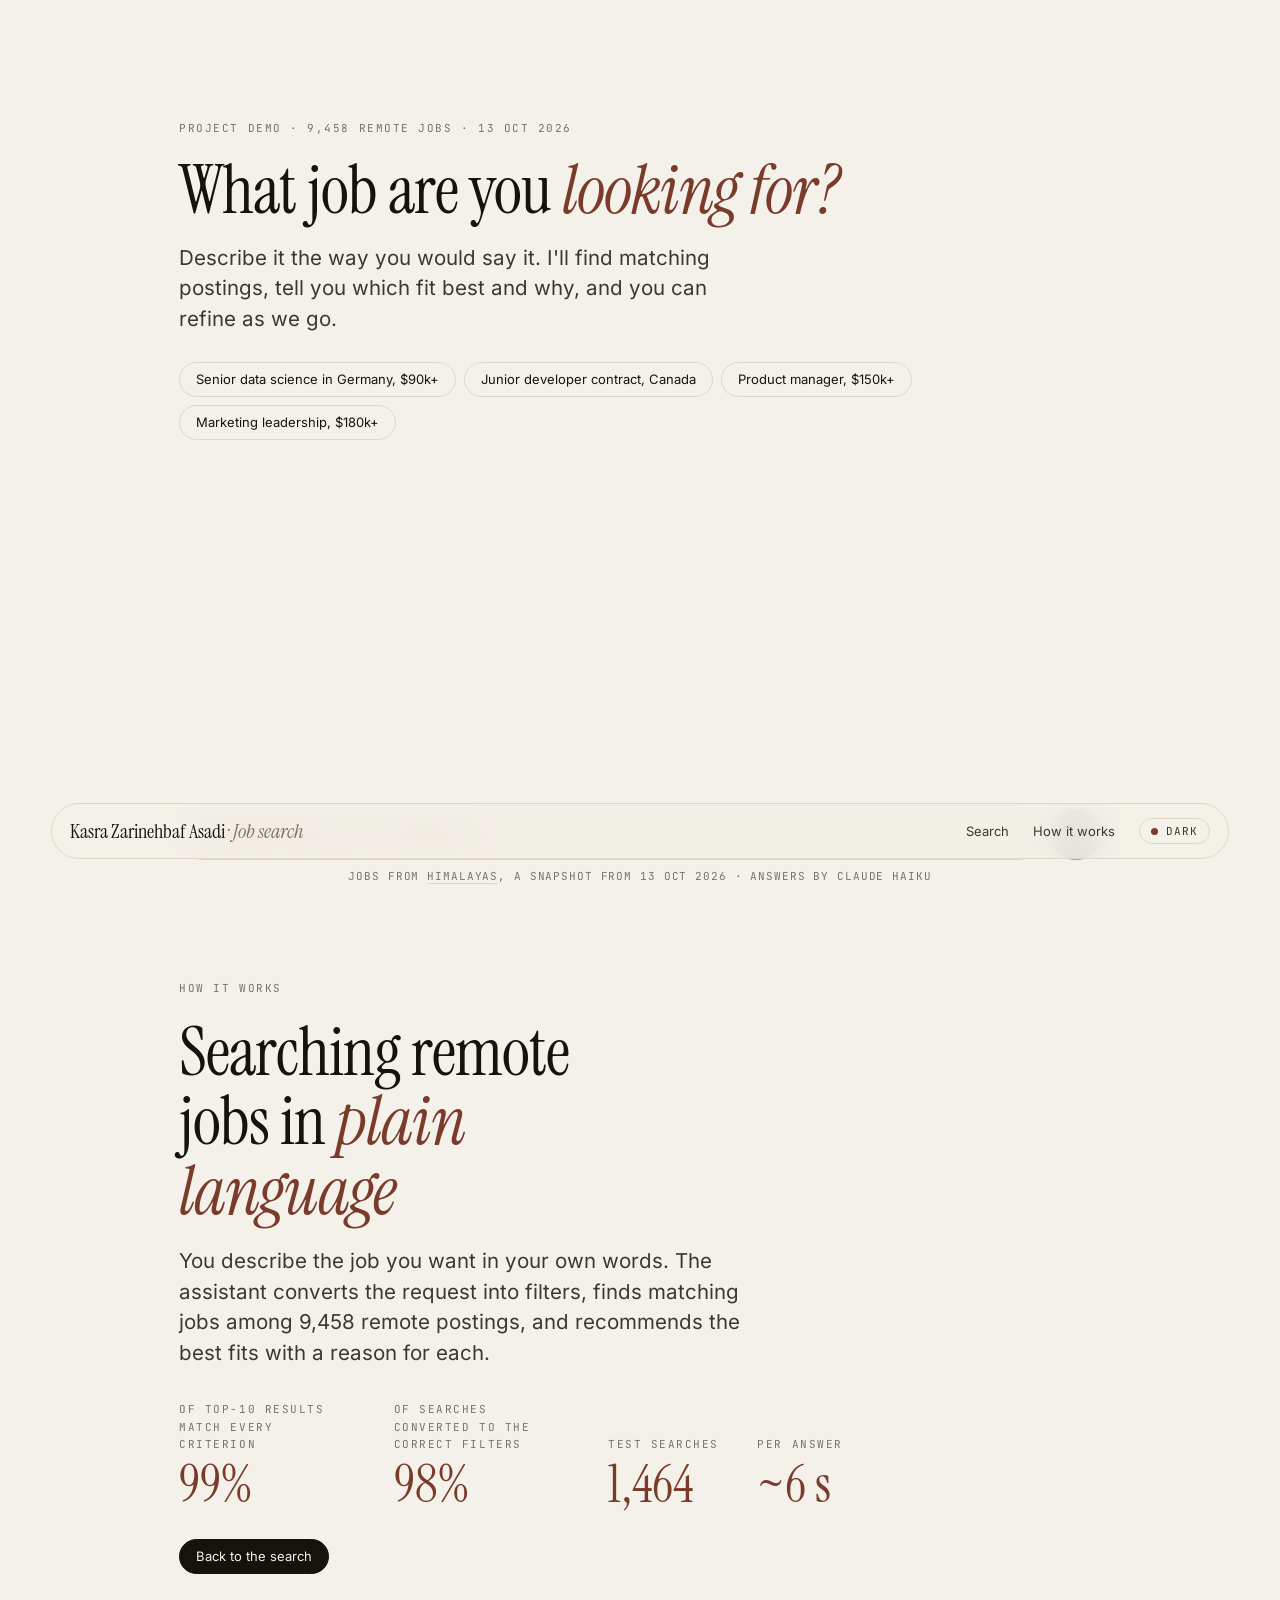
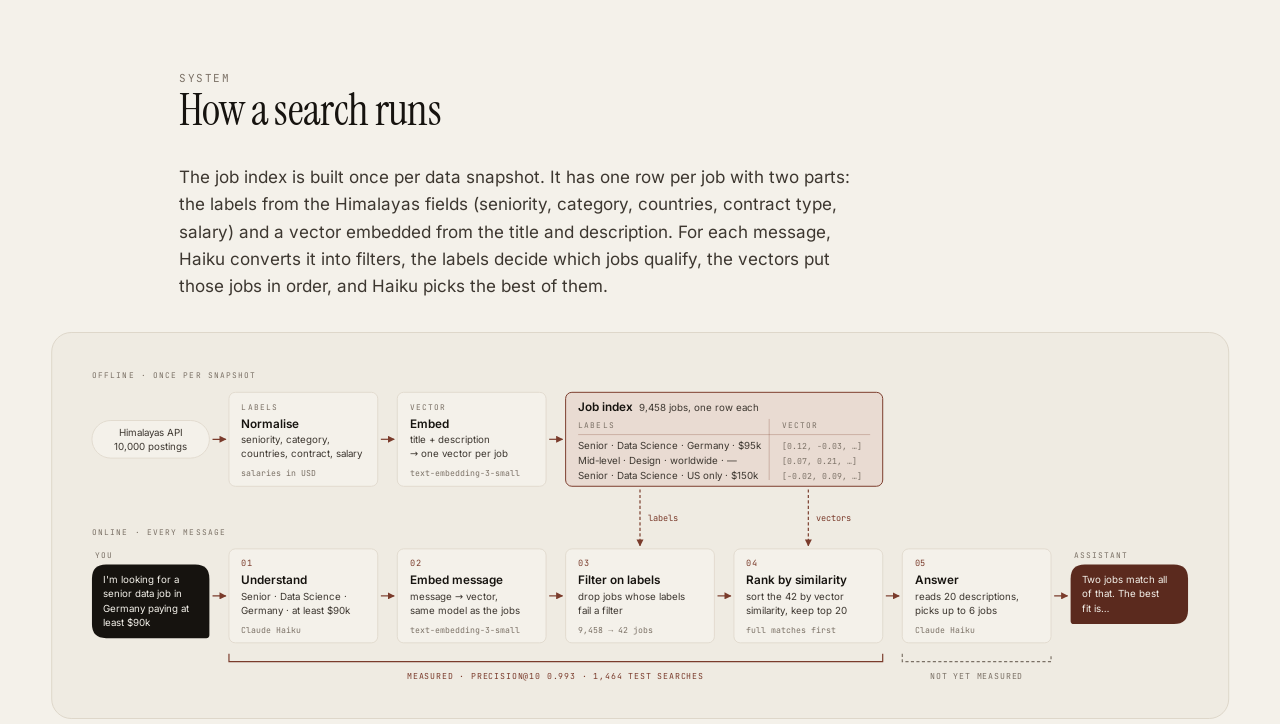
==== commit 534a1f7f: "Put How it works below the chat on one page The chat fills the first screen; How it works follows on" ====
--- a/web/how.html
+++ b/web/how.html
@@ -2,258 +2,12 @@
 <html lang="en">
 <head>
   <meta charset="utf-8">
-  <meta name="viewport" content="width=device-width, initial-scale=1">
   <title>How the job search works · Kasra Zarinehbaf Asadi</title>
-  <meta name="description" content="How the job search assistant turns a request into filters, retrieves and recommends jobs, and how it is evaluated on 1,464 test searches.">
   <meta name="robots" content="noindex, nofollow">
-  <link rel="preload" href="fonts/inter-latin-wght-normal.woff2" as="font" type="font/woff2" crossorigin>
-  <link rel="preload" href="fonts/instrument-serif-latin-400-normal.woff2" as="font" type="font/woff2" crossorigin>
-  <link rel="stylesheet" href="site.css">
-  <link rel="stylesheet" href="how.css">
-  <script src="theme.js"></script>
-  <script src="how.js" defer></script>
+  <meta http-equiv="refresh" content="0; url=./#how">
+  <link rel="canonical" href="./#how">
 </head>
 <body>
-  <header class="topbar">
-    <nav class="topbar__pill" aria-label="Main">
-      <a class="topbar__mark" href="https://kasra.page">Kasra Zarinehbaf Asadi <em>· Job search</em></a>
-      <span class="topbar__links">
-        <a href="./">Try it</a>
-        <a href="how.html" aria-current="page">How it works</a>
-        <button class="theme" type="button" data-theme-toggle aria-label="Switch colour theme">
-          <span class="theme__dot" aria-hidden="true"></span>
-          <span class="theme__label">dark</span>
-        </button>
-      </span>
-    </nav>
-  </header>
-
-  <main class="wrap">
-    <section class="hero">
-      <p class="label">Project demo · Job search with an LLM and embeddings</p>
-      <h1>Searching remote jobs in <em>plain language</em></h1>
-      <p class="lead">You describe the job you want in your own words. The assistant converts the request into
-        filters, finds matching jobs among 9,458 remote postings, and recommends the best fits with a reason for each.</p>
-      <dl class="metrics">
-        <div class="metric"><dd class="metric__value" id="m-precision">99%</dd><dt class="label">of top-10 results match every criterion</dt></div>
-        <div class="metric"><dd class="metric__value">98%</dd><dt class="label">of searches converted to the correct filters</dt></div>
-        <div class="metric"><dd class="metric__value" id="m-queries">1,464</dd><dt class="label">test searches</dt></div>
-        <div class="metric"><dd class="metric__value">~6 s</dd><dt class="label">per answer</dt></div>
-      </dl>
-      <p><a class="pill pill--solid" href="./">Try the search</a></p>
-    </section>
-
-    <section class="section" aria-labelledby="arch-title">
-      <p class="label">System</p>
-      <h2 id="arch-title">How a search runs</h2>
-      <p class="prose">The job index is built once per data snapshot. It has one row per job with two parts: the
-        labels from the Himalayas fields (seniority, category, countries, contract type, salary) and a vector embedded
-        from the title and description. Each message then goes through three steps. Haiku converts it into filters,
-        the labels decide which jobs qualify, and the vectors decide their order.</p>
-
-      <figure class="arch">
-        <svg class="arch-svg" viewBox="0 0 880 1190" aria-hidden="true" focusable="false">
-          <defs>
-            <marker id="arch-arrow" viewBox="0 0 10 10" refX="9" refY="5" markerWidth="6" markerHeight="6" orient="auto-start-reverse">
-              <path class="arch-head" d="M0 0 L10 5 L0 10 Z"/>
-            </marker>
-          </defs>
-
-          <!-- offline: once per snapshot -->
-          <text class="arch-lane" x="440" y="30" text-anchor="middle">OFFLINE · ONCE PER SNAPSHOT</text>
-
-          <g>
-            <rect class="arch-card" x="290" y="50" width="300" height="96" rx="8"/>
-            <text class="arch-kicker" x="308" y="74">SNAPSHOT</text>
-            <text class="arch-title" x="308" y="97">Crawl</text>
-            <text class="arch-detail" x="308" y="117">10,000 postings, English kept</text>
-            <text class="arch-tool" x="308" y="135">Himalayas API</text>
-          </g>
-
-          <path class="arch-track" d="M440 150 V170 H230 V192" marker-end="url(#arch-arrow)"/>
-          <path class="arch-track" d="M440 170 H650 V192" marker-end="url(#arch-arrow)"/>
-
-          <g>
-            <rect class="arch-card" x="60" y="196" width="340" height="96" rx="8"/>
-            <text class="arch-kicker" x="78" y="220">FIELDS</text>
-            <text class="arch-title" x="78" y="243">Normalise labels</text>
-            <text class="arch-detail" x="78" y="263">level, category, country, contract, salary</text>
-            <text class="arch-tool" x="78" y="281">salary in USD · ECB rates</text>
-          </g>
-          <g>
-            <rect class="arch-card" x="480" y="196" width="340" height="96" rx="8"/>
-            <text class="arch-kicker" x="498" y="220">TEXT</text>
-            <text class="arch-title" x="498" y="243">Embed</text>
-            <text class="arch-detail" x="498" y="263">title + description → vector</text>
-            <text class="arch-tool" x="498" y="281">text-embedding-3-small</text>
-          </g>
-
-          <line class="arch-track" x1="230" y1="296" x2="230" y2="334" marker-end="url(#arch-arrow)"/>
-          <line class="arch-track" x1="650" y1="296" x2="650" y2="334" marker-end="url(#arch-arrow)"/>
-
-          <!-- the index: one row per job, labels and vector side by side -->
-          <g>
-            <rect class="arch-store" x="40" y="338" width="800" height="182" rx="8"/>
-            <text class="arch-title" x="60" y="364">Job index</text>
-            <text class="arch-detail" x="142" y="364">9,458 jobs, one row each</text>
-            <text class="arch-kicker" x="60" y="392">LABELS</text>
-            <text class="arch-kicker" x="500" y="392">VECTOR</text>
-            <line class="arch-rule" x1="60" y1="402" x2="820" y2="402"/>
-            <line class="arch-rule" x1="480" y1="378" x2="480" y2="510"/>
-            <text class="arch-detail" x="60" y="424">Senior · Data Science · Germany · $80–100k</text>
-            <text class="arch-tool" x="500" y="424">[0.12, −0.03, 0.40, …]</text>
-            <text class="arch-detail" x="60" y="448">Mid-level · Design · worldwide · no salary</text>
-            <text class="arch-tool" x="500" y="448">[0.07, 0.21, −0.15, …]</text>
-            <text class="arch-detail" x="60" y="472">Senior · Data Science · US only · $150k</text>
-            <text class="arch-tool" x="500" y="472">[−0.02, 0.09, 0.33, …]</text>
-            <text class="arch-detail" x="60" y="496">…</text>
-            <text class="arch-tool" x="500" y="496">…</text>
-          </g>
-
-          <!-- online: every message -->
-          <text class="arch-lane" x="440" y="566" text-anchor="middle">ONLINE · EVERY MESSAGE</text>
-
-          <g>
-            <rect class="arch-bubble arch-bubble--user" x="310" y="584" width="260" height="48" rx="24"/>
-            <text class="arch-bubble-text" x="440" y="613" text-anchor="middle">senior data jobs in Germany, $90k+</text>
-          </g>
-          <line class="arch-track" x1="440" y1="636" x2="440" y2="668" marker-end="url(#arch-arrow)"/>
-
-          <g>
-            <rect class="arch-card" x="240" y="672" width="400" height="100" rx="8"/>
-            <text class="arch-num" x="258" y="696">01</text>
-            <text class="arch-measured" x="622" y="696" text-anchor="end">MEASURED</text>
-            <text class="arch-title" x="258" y="719">Understand</text>
-            <text class="arch-detail" x="258" y="739">message → filters, using only values in the index</text>
-            <text class="arch-tool" x="258" y="759">Claude Haiku · follow-ups keep earlier filters</text>
-          </g>
-          <line class="arch-track" x1="440" y1="776" x2="440" y2="808" marker-end="url(#arch-arrow)"/>
-
-          <g>
-            <rect class="arch-card" x="240" y="812" width="400" height="110" rx="8"/>
-            <text class="arch-num" x="258" y="836">02</text>
-            <text class="arch-measured" x="622" y="836" text-anchor="end">MEASURED</text>
-            <text class="arch-title" x="258" y="859">Retrieve</text>
-            <text class="arch-detail" x="258" y="879">drop jobs whose labels fail a filter</text>
-            <text class="arch-detail" x="258" y="897">rank the rest by vector similarity to the message</text>
-            <text class="arch-tool" x="258" y="913">top 20 passed on</text>
-          </g>
-          <line class="arch-track" x1="440" y1="926" x2="440" y2="948" marker-end="url(#arch-arrow)"/>
-
-          <g>
-            <rect class="arch-card" x="240" y="952" width="400" height="100" rx="8"/>
-            <text class="arch-num" x="258" y="976">03</text>
-            <text class="arch-unmeasured" x="622" y="976" text-anchor="end">NOT YET MEASURED</text>
-            <text class="arch-title" x="258" y="999">Answer</text>
-            <text class="arch-detail" x="258" y="1019">picks up to 6 of the 20 jobs, with a reason each</text>
-            <text class="arch-tool" x="258" y="1039">Claude Haiku · facts checked against the data</text>
-          </g>
-          <line class="arch-track" x1="440" y1="1056" x2="440" y2="1088" marker-end="url(#arch-arrow)"/>
-
-          <g>
-            <rect class="arch-bubble arch-bubble--reply" x="310" y="1092" width="260" height="48" rx="24"/>
-            <text class="arch-bubble-text" x="440" y="1121" text-anchor="middle">summary + picked jobs with links</text>
-          </g>
-
-          <!-- the index feeds retrieval and the answer -->
-          <path class="arch-track arch-track--feed" d="M120 524 V860 H236" marker-end="url(#arch-arrow)"/>
-          <text class="arch-edge" x="126" y="852">labels: filter</text>
-          <path class="arch-track arch-track--feed" d="M750 524 V860 H644" marker-end="url(#arch-arrow)"/>
-          <text class="arch-edge" x="744" y="852" text-anchor="end">vectors: rank</text>
-          <path class="arch-track arch-track--feed" d="M810 524 V1002 H644" marker-end="url(#arch-arrow)"/>
-          <text class="arch-edge" x="804" y="994" text-anchor="end">descriptions</text>
-
-          <text class="arch-measured" x="440" y="1176" text-anchor="middle">MEASURED · PRECISION@10 0.993 · 1,464 TEST SEARCHES</text>
-        </svg>
-
-        <ol class="arch-list">
-          <li><span class="label">Offline</span><h3>Build the index</h3>
-            <p>10,000 postings are downloaded from the Himalayas API and non-English postings are removed. Each
-              remaining job gets one row with two parts: its labels (seniority, category, countries, contract type,
-              salary converted to US dollars) and a vector embedded from its title and description. The index holds
-              9,458 jobs.</p></li>
-          <li><span class="label">01 · Understand</span><h3>Convert the request into filters</h3>
-            <p>Claude Haiku extracts seniority, job category, eligible countries, contract type and minimum salary.
-              It can only choose values that occur in the index's labels. In a follow-up, it updates these filters
-              using the earlier conversation.</p></li>
-          <li><span class="label">02 · Retrieve</span><h3>Filter and rank</h3>
-            <p>Each job's labels are checked against the filters, and jobs that fail one are removed. Jobs where a
-              requested label is missing, such as an unstated salary, stay but rank after full matches. The message is
-              embedded, the remaining jobs are ranked by similarity between its vector and theirs, and the top 20 are
-              passed on.</p></li>
-          <li><span class="label">03 · Answer</span><h3>Recommend jobs</h3>
-            <p>Claude Haiku selects up to six of the 20 jobs and gives a reason for each. It refers to jobs by
-              number only; titles, links and details are taken from the index, and any amount in a reason is checked
-              against the data.</p></li>
-        </ol>
-      </figure>
-    </section>
-
-    <section class="section">
-      <p class="label">Evaluation</p>
-      <h2>How the search is evaluated</h2>
-      <p class="prose">Each test search is generated from a real job's fields, for example <em>senior · Developer ·
-        open to Canada · at least $140k</em>. One LLM rewrites the fields as a plain-language request, and a second
-        LLM checks that the request matches them. Because the criteria are known, a result counts as correct if it
-        meets all of them. Each system is scored by precision@10: the share of its top 10 results that are correct.</p>
-
-      <figure class="figure">
-        <figcaption>
-          <span class="figure__title">Share of the top 10 results that match every criterion</span>
-          <span class="label">Precision@10 · mean over 1,464 test searches</span>
-        </figcaption>
-        <div id="chart-systems" class="chart"></div>
-        <details class="table-view">
-          <summary class="label">Show as table</summary>
-          <table id="table-systems"></table>
-        </details>
-      </figure>
-
-      <h3 class="subhead">Interpreting the 99%</h3>
-      <p class="prose">The assistant filters on the same fields the test criteria come from, so when it converts a
-        request correctly, every result qualifies. The score therefore mainly measures that conversion, which is
-        exact for 98% of test searches. Most errors involve "management", which the job board uses both as a job
-        category and as a seniority level. The test does not measure how well a job matches the topic within a broad
-        category such as "Developer"; the answer step is meant to handle that.</p>
-
-      <h3 class="subhead">Without structured fields</h3>
-      <p class="prose">Many job sites have only the posting text. To test this case, an LLM reads each description and
-        records the fields it states. This more than doubles precision compared with meaning search, but stays well
-        below the version with structured fields because descriptions often leave the information out. Of the jobs
-        with a salary, 85% state it in the description; for location the share is about half, and for contract type
-        a third.</p>
-
-      <figure class="figure">
-        <figcaption>
-          <span class="figure__title">Precision@10 by search criterion</span>
-          <span class="label">Searches that include each criterion</span>
-        </figcaption>
-        <div id="chart-fields" class="multiples"></div>
-        <details class="table-view">
-          <summary class="label">Show as table</summary>
-          <table id="table-fields"></table>
-        </details>
-      </figure>
-    </section>
-
-    <section class="section">
-      <h2>Other results and limitations</h2>
-      <ul class="limits">
-        <li>The test searches are written by an LLM and interpreted by an LLM. Searches written by people have not
-          been tested yet.</li>
-        <li>Only the first message is evaluated. Follow-ups and the written recommendations are not.</li>
-        <li>The job board's labels contain errors: in a manual check of 48 seniority labels, 88% were correct.</li>
-        <li>Typos and informal wording have little effect: 40 such searches score 99.7%, against 100% for the same
-          searches written cleanly.</li>
-        <li>An answer costs about $0.002 in API calls. Building and evaluating the system cost about $5.</li>
-      </ul>
-    </section>
-  </main>
-
-  <footer class="foot wrap">
-    <p class="label">Jobs from <a href="https://himalayas.app">Himalayas</a>, a snapshot from 13 Oct 2026 · built by
-      <a href="https://kasra.page">Kasra Zarinehbaf Asadi</a> with Claude Haiku and OpenAI embeddings</p>
-  </footer>
-  <div id="tooltip" class="tooltip" role="tooltip" hidden></div>
+  <p>How it works is now part of the <a href="./#how">job search page</a>.</p>
 </body>
 </html>
